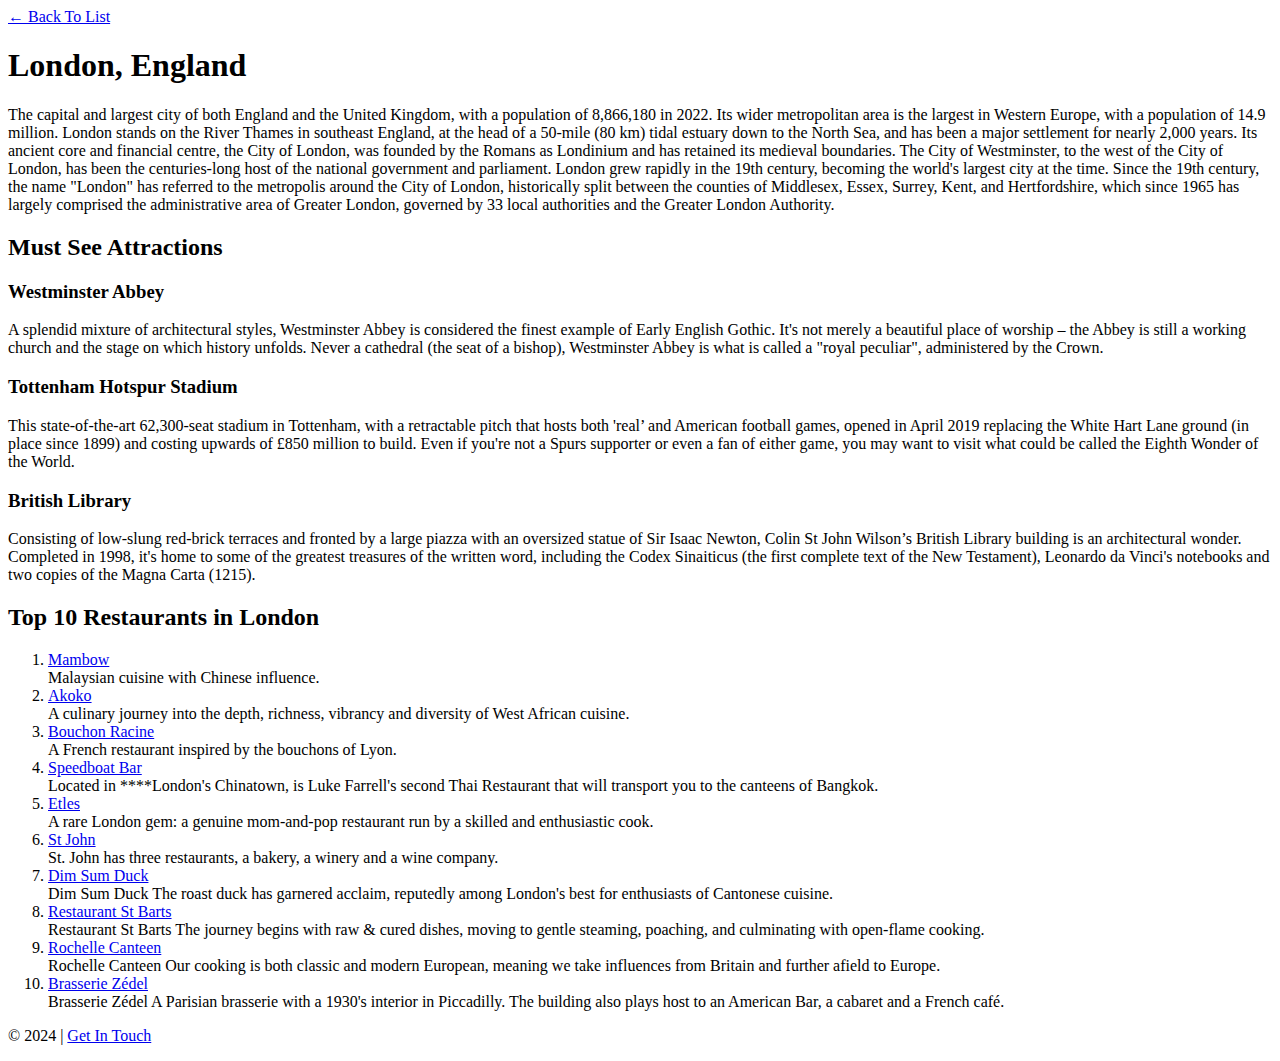
==== London.html @ fc46bef9 "Finished index and started london page" ====
<!DOCTYPE html>
<html>
    <head>
        <title>Longon, England</title>
    </head>
    <body>
        <a href="index.html">&#8592; Back To List</a>
        <h1>London, England</h1>
       <p>
        The capital and largest city of both England and the United Kingdom, with a population of 8,866,180 in 2022. Its wider metropolitan area is the largest in Western Europe, with a population of 14.9 million. London stands on the River Thames in southeast England, at the head of a 50-mile (80 km) tidal estuary down to the North Sea, and has been a major settlement for nearly 2,000 years. Its ancient core and financial centre, the City of London, was founded by the Romans as Londinium and has retained its medieval boundaries. The City of Westminster, to the west of the City of London, has been the centuries-long host of the national government and parliament. London grew rapidly in the 19th century, becoming the world's largest city at the time. Since the 19th century, the name "London" has referred to the metropolis around the City of London, historically split between the counties of Middlesex, Essex, Surrey, Kent, and Hertfordshire, which since 1965 has largely comprised the administrative area of Greater London, governed by 33 local authorities and the Greater London Authority.
       </p>

       <section>
        <h2>Must See Attractions</h2>
            <div>
                <h3>Westminster Abbey</h3>
                <p>
                    A splendid mixture of architectural styles, Westminster Abbey is considered the finest example of Early English Gothic. It's not merely a beautiful place of worship – the Abbey is still a working church and the stage on which history unfolds. Never a cathedral (the seat of a bishop), Westminster Abbey is what is called a "royal peculiar", administered by the Crown. 
                </p>
            </div>
            <div>
                <h3>Tottenham Hotspur Stadium</h3>
                <p>
                    This state-of-the-art 62,300-seat stadium in Tottenham, with a retractable pitch that hosts both 'real’ and American football games, opened in April 2019 replacing the White Hart Lane ground (in place since 1899) and costing upwards of £850 million to build. Even if you're not a Spurs supporter or even a fan of either game, you may want to visit what could be called the Eighth Wonder of the World. 
                </p>
            </div>
            <div>
                <h3>British Library</h3>
                <p>
                    Consisting of low-slung red-brick terraces and fronted by a large piazza with an oversized statue of Sir Isaac Newton, Colin St John Wilson’s British Library building is an architectural wonder. Completed in 1998, it's home to some of the greatest treasures of the written word, including the Codex Sinaiticus (the first complete text of the New Testament), Leonardo da Vinci's notebooks and two copies of the Magna Carta (1215). 
                </p>
            </div>
       </section>
       <section>
        <h2>Top 10 Restaurants in London</h2>
        <ol>
            <li> 
                <a href="https://www.mambow.co.uk/" target="_blank">Mambow</a> 
                <br>
                Malaysian cuisine with Chinese influence.
            </li>
            <li> 
                <a href="https://akoko.co.uk/" target="_blank">Akoko</a>
                <br>
                A culinary journey into the depth, richness, vibrancy and diversity of West African cuisine.
            </li>
            <li> 
                <a href="https://www.bouchonracine.com/new-home/" target="_blank">Bouchon Racine</a> 
                <br>
                A French restaurant inspired by the bouchons of Lyon.
            </li>
            <li> 
                <a href="https://speedboatbar.co.uk/" target="_blank">Speedboat Bar</a>
                <br>
                 Located in ****London's Chinatown, is Luke Farrell's second Thai Restaurant that will transport you to the canteens of Bangkok.
            </li>
            <li> 
                <a href="https://etleswalthamstow.com/" target="_blank">Etles</a>
                <br>
                A rare London gem: a genuine mom-and-pop restaurant run by a skilled and enthusiastic cook.
            </li>
            <li> 
                <a href="https://stjohnrestaurant.com/" target="_blank">St John</a> 
                <br>
                St. John has three restaurants, a bakery, a winery and a wine company.
                <br>
            </li>
              <li> 
                <a href="https://www.instagram.com/dimsumandduck/" target="_blank">Dim Sum Duck</a>
                <br>
                Dim Sum Duck The roast duck has garnered acclaim, reputedly among London's best for enthusiasts of Cantonese cuisine.
            </li>
              <li> 
                <a href="https://restaurant-stbarts.co.uk/" target="_blank">Restaurant St Barts</a>
                <br>
                Restaurant St Barts The journey begins with raw & cured dishes, moving to gentle steaming, poaching, and culminating with open-flame cooking.
            </li>
            <li> 
                <a href="https://rochellecanteen.com/" target="_blank">Rochelle Canteen</a>
                <br>
                Rochelle Canteen Our cooking is both classic and modern European, meaning we take influences from Britain and further afield to Europe. 
            <li> 
                <a href="https://www.brasseriezedel.com/" target="_blank">Brasserie Zédel</a>
                <br>
                Brasserie Zédel A Parisian brasserie with a 1930's interior in Piccadilly. The building also plays host to an American Bar, a cabaret and a French café.
            </li>
        </ol>


       </section>
        <footer>
            <p>© 2024 | <a href="mailto:glirb007@umn.edu">Get In Touch</a></p>
        </footer>
    </body>
</html>
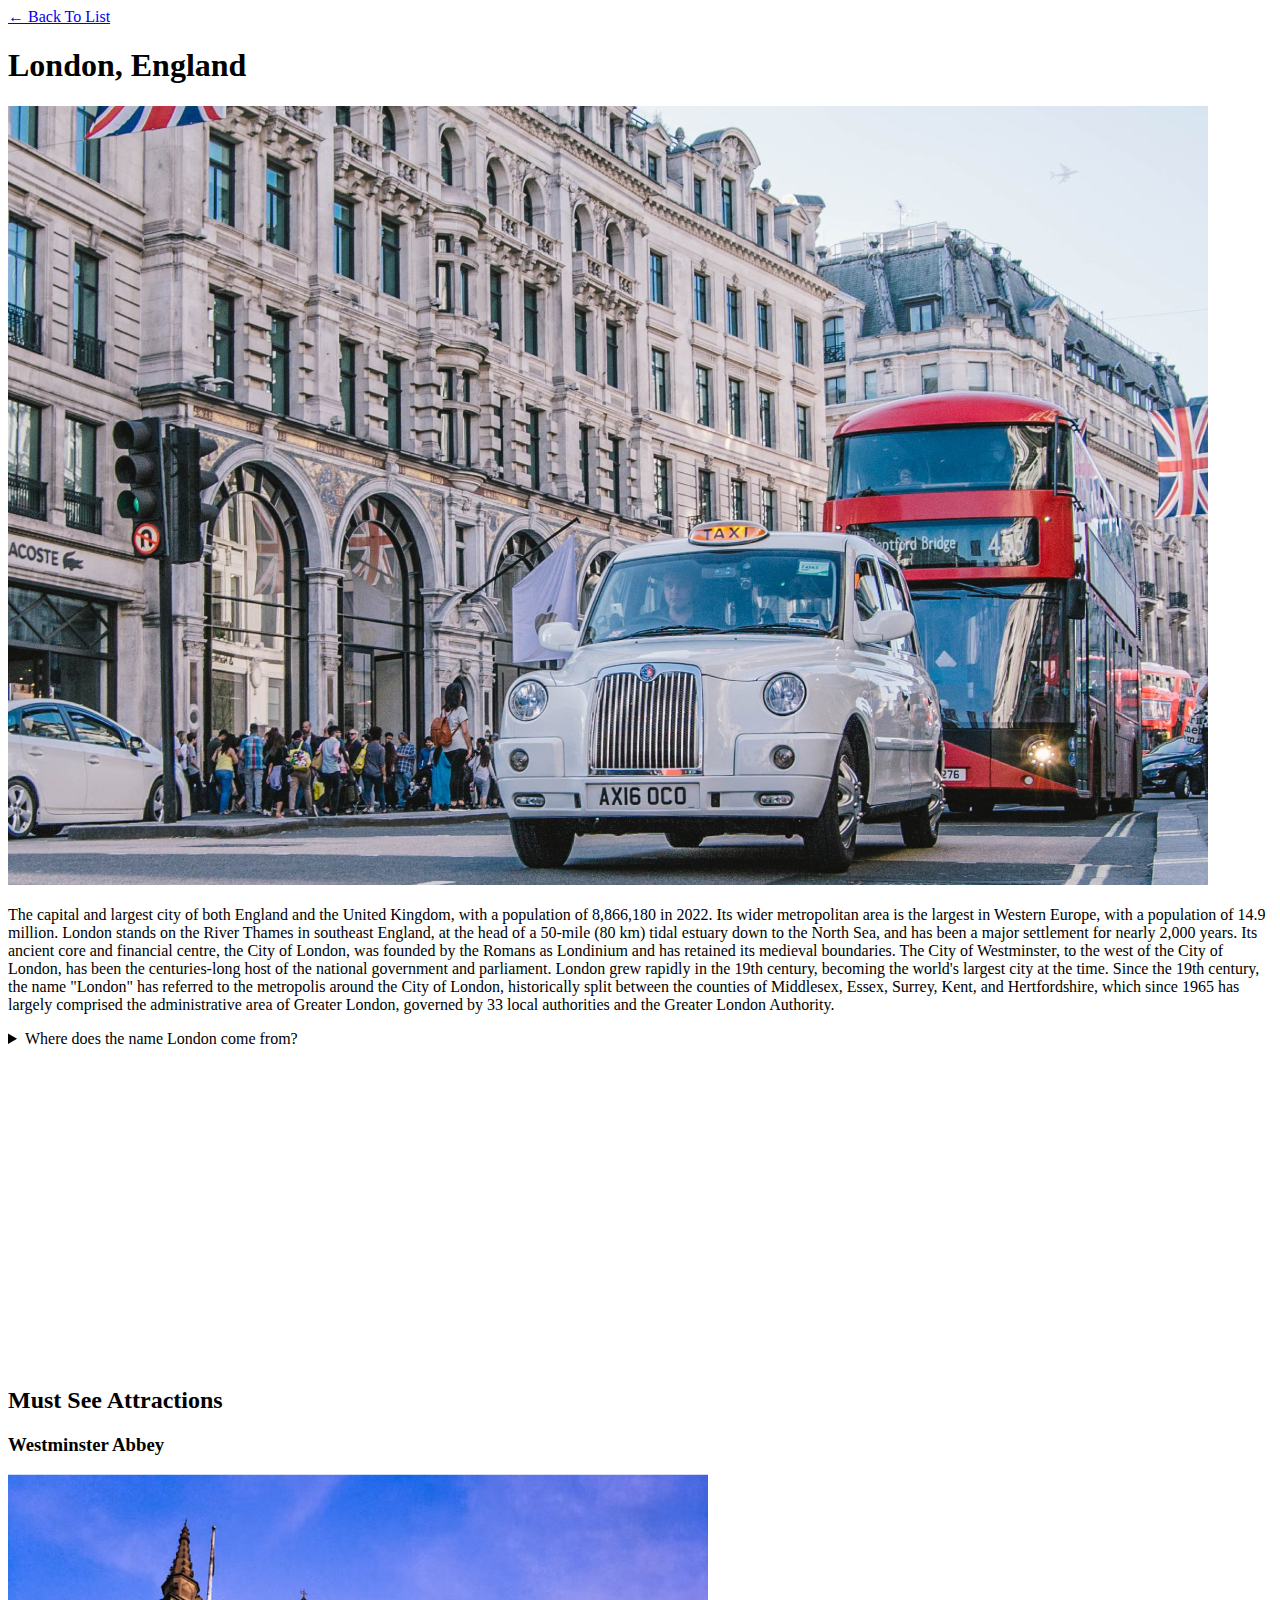
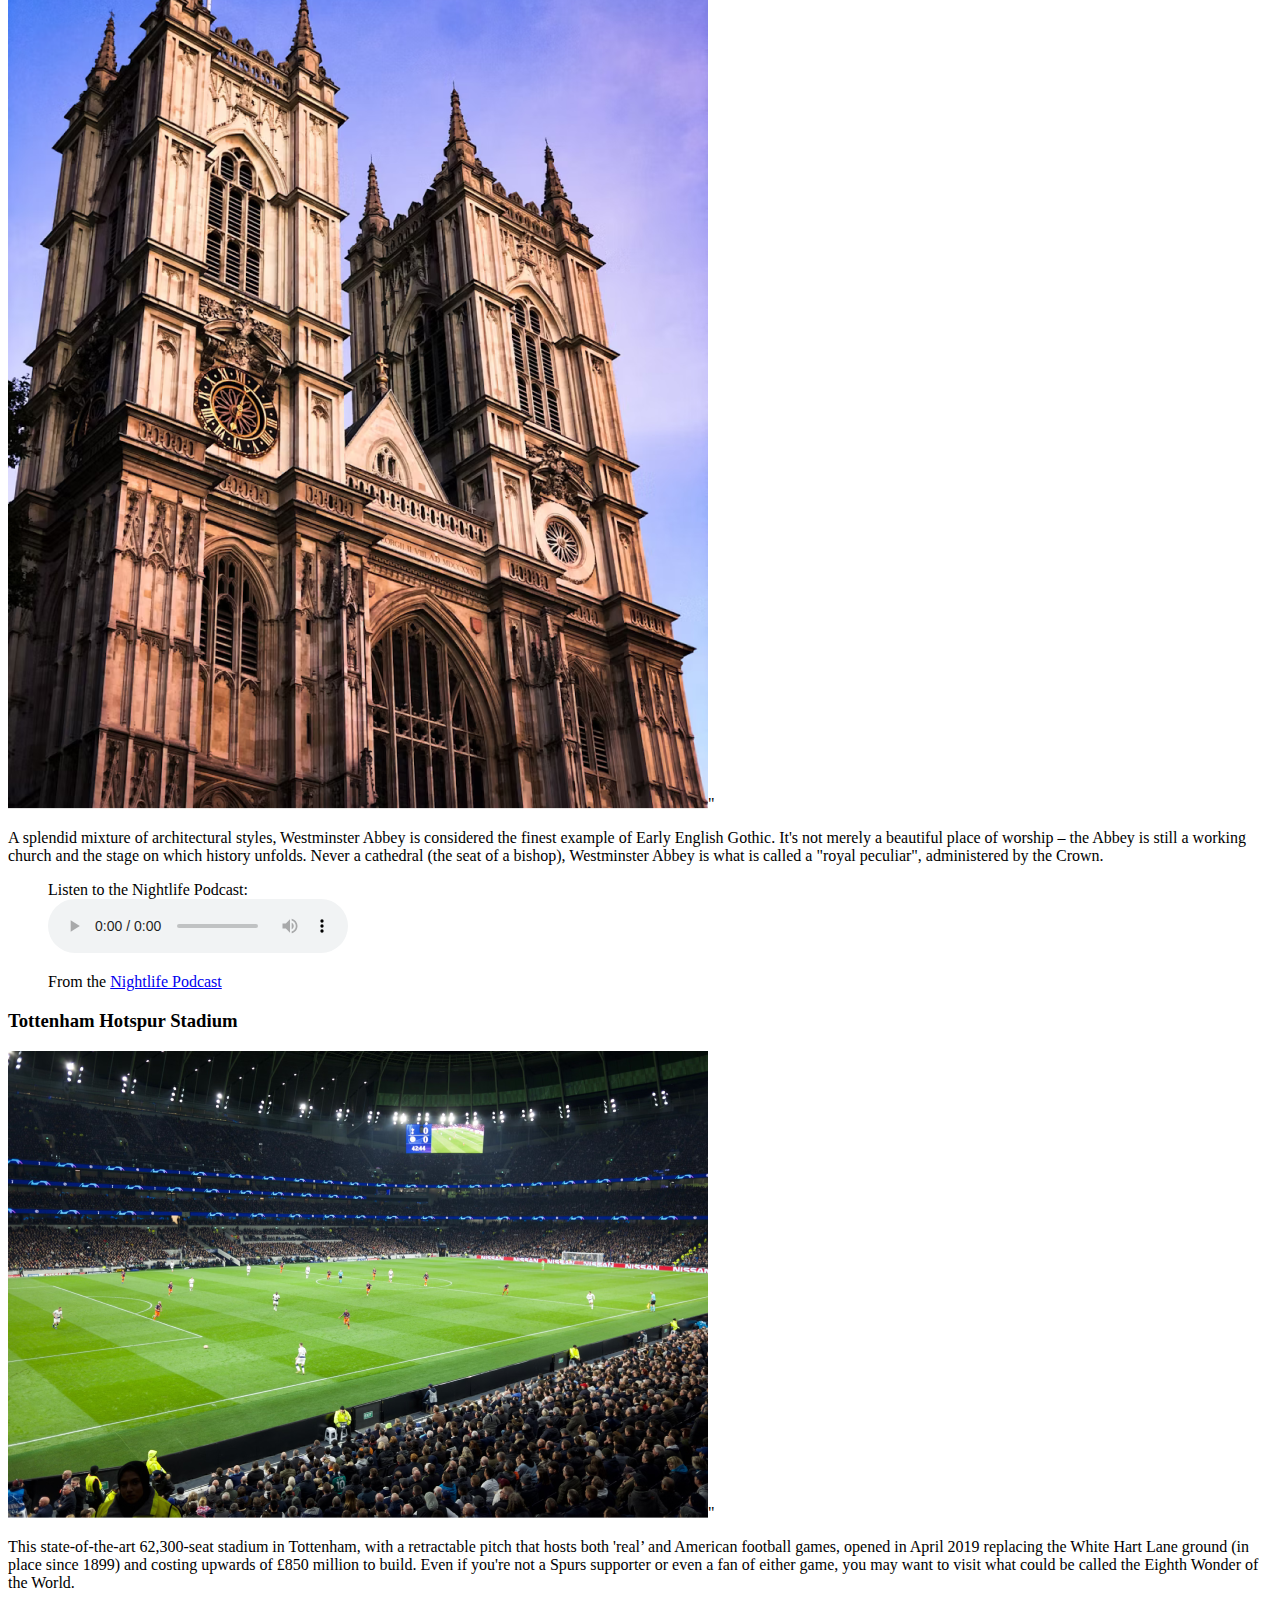
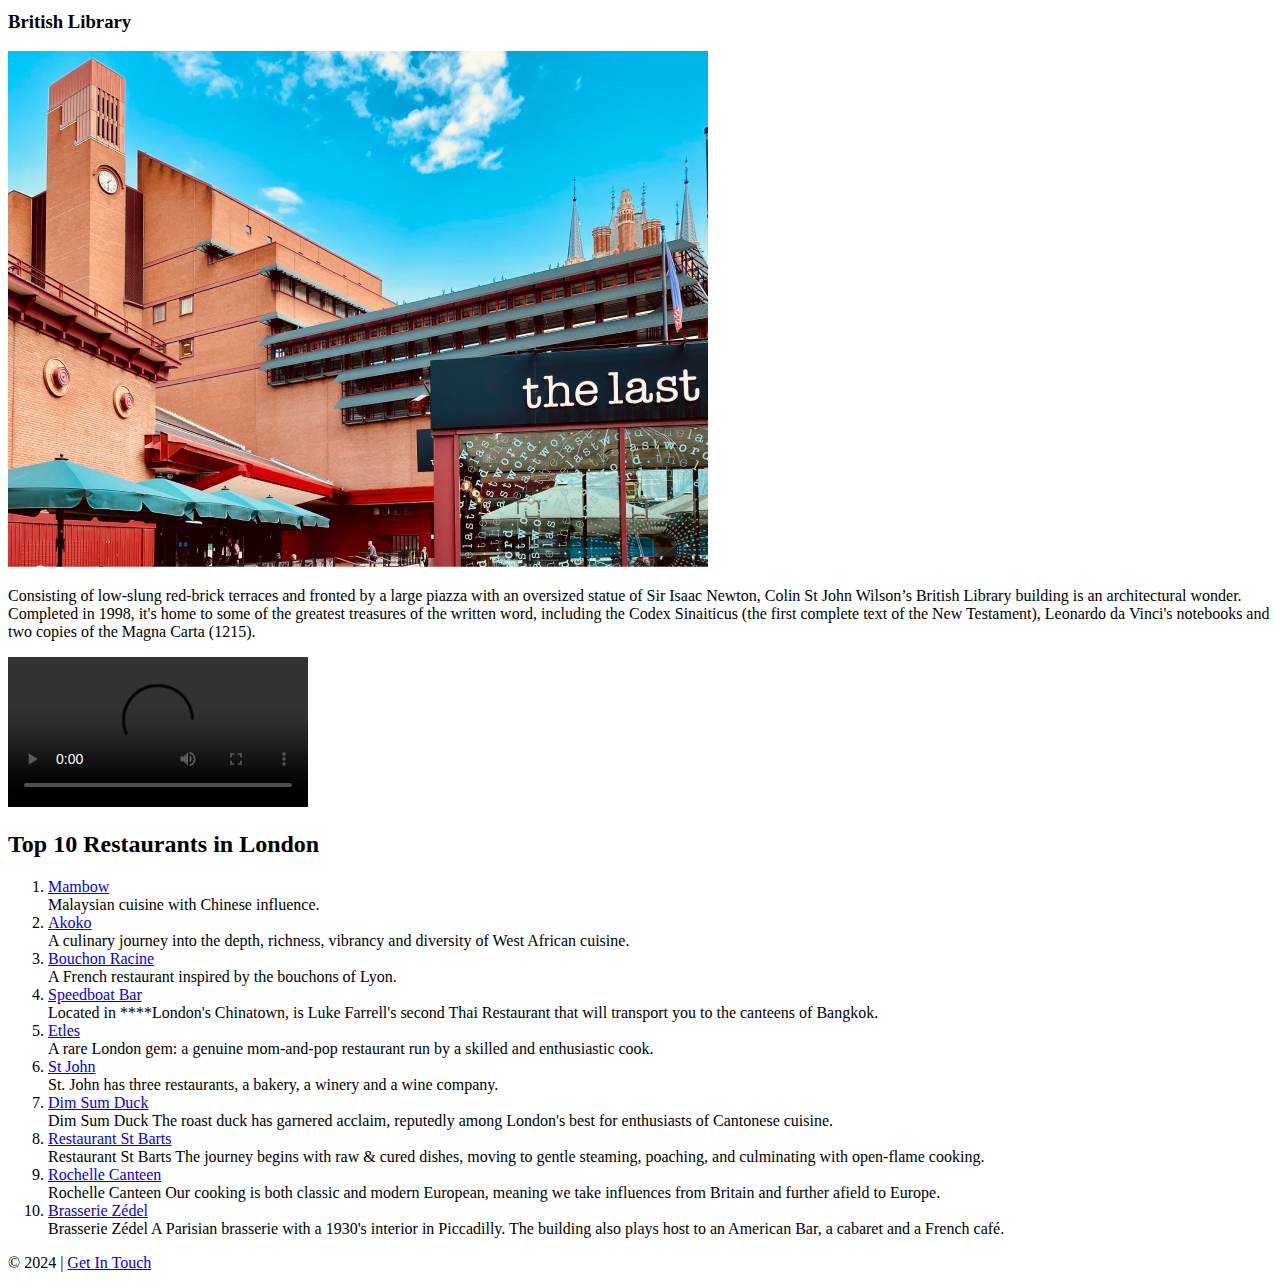
==== commit 643be7eb: "in class 2 : harness the browser" ====
--- a/London.html
+++ b/London.html
@@ -6,29 +6,48 @@
     <body>
         <a href="index.html">&#8592; Back To List</a>
         <h1>London, England</h1>
+        <img src="assets/london_heading.png" alt="A taxi and bus on the streets of london." />
        <p>
         The capital and largest city of both England and the United Kingdom, with a population of 8,866,180 in 2022. Its wider metropolitan area is the largest in Western Europe, with a population of 14.9 million. London stands on the River Thames in southeast England, at the head of a 50-mile (80 km) tidal estuary down to the North Sea, and has been a major settlement for nearly 2,000 years. Its ancient core and financial centre, the City of London, was founded by the Romans as Londinium and has retained its medieval boundaries. The City of Westminster, to the west of the City of London, has been the centuries-long host of the national government and parliament. London grew rapidly in the 19th century, becoming the world's largest city at the time. Since the 19th century, the name "London" has referred to the metropolis around the City of London, historically split between the counties of Middlesex, Essex, Surrey, Kent, and Hertfordshire, which since 1965 has largely comprised the administrative area of Greater London, governed by 33 local authorities and the Greater London Authority.
        </p>
+       <details>
+        <summary>Where does the name London come from?</summary>
+        The name London is believed to derive from the Latin word "Londinium," which was used during Roman times. Some theories suggest it may also come from Celtic words meaning "wild" or "ferocious" and "fortress," reflecting the city's historical significance.
+       </details>
+       <iframe width="560" height="315" src="https://www.youtube.com/embed/iwdCKxz9s7w?si=BxZGoH4BOKpkZ5sr" title="YouTube video player" frameborder="0" allow="accelerometer; autoplay; clipboard-write; encrypted-media; gyroscope; picture-in-picture; web-share" referrerpolicy="strict-origin-when-cross-origin" allowfullscreen></iframe>
 
        <section>
         <h2>Must See Attractions</h2>
             <div>
                 <h3>Westminster Abbey</h3>
+                <img src="assets/westminster-abbey (1).png" alt="Front of Westminster Abbey." />"
                 <p>
                     A splendid mixture of architectural styles, Westminster Abbey is considered the finest example of Early English Gothic. It's not merely a beautiful place of worship – the Abbey is still a working church and the stage on which history unfolds. Never a cathedral (the seat of a bishop), Westminster Abbey is what is called a "royal peculiar", administered by the Crown. 
                 </p>
+                <figure>
+                    <figcaption>Listen to the Nightlife Podcast:</figcaption>
+                    <audio controls src="assets/nightlife_WestminsterAbbey.mp3"></audio>
+                    <p>From the <a href="https://podcasts.apple.com/us/podcast/nightlife/id206169790">Nightlife Podcast</a></P>
+                  </figure>
             </div>
             <div>
                 <h3>Tottenham Hotspur Stadium</h3>
+                <img src="assets/tottenham.png" alt="Inside of Tottenham Hotspur Stadium." />"
                 <p>
                     This state-of-the-art 62,300-seat stadium in Tottenham, with a retractable pitch that hosts both 'real’ and American football games, opened in April 2019 replacing the White Hart Lane ground (in place since 1899) and costing upwards of £850 million to build. Even if you're not a Spurs supporter or even a fan of either game, you may want to visit what could be called the Eighth Wonder of the World. 
                 </p>
             </div>
             <div>
                 <h3>British Library</h3>
+                <img src="assets/british-lib.png" alt="Inside of British Library." />
                 <p>
                     Consisting of low-slung red-brick terraces and fronted by a large piazza with an oversized statue of Sir Isaac Newton, Colin St John Wilson’s British Library building is an architectural wonder. Completed in 1998, it's home to some of the greatest treasures of the written word, including the Codex Sinaiticus (the first complete text of the New Testament), Leonardo da Vinci's notebooks and two copies of the Magna Carta (1215). 
                 </p>
+                <video controls width>
+                    <source src="assets/british-lib.mp4" type="video/mp4" />
+                  </video>
+
+
             </div>
        </section>
        <section>
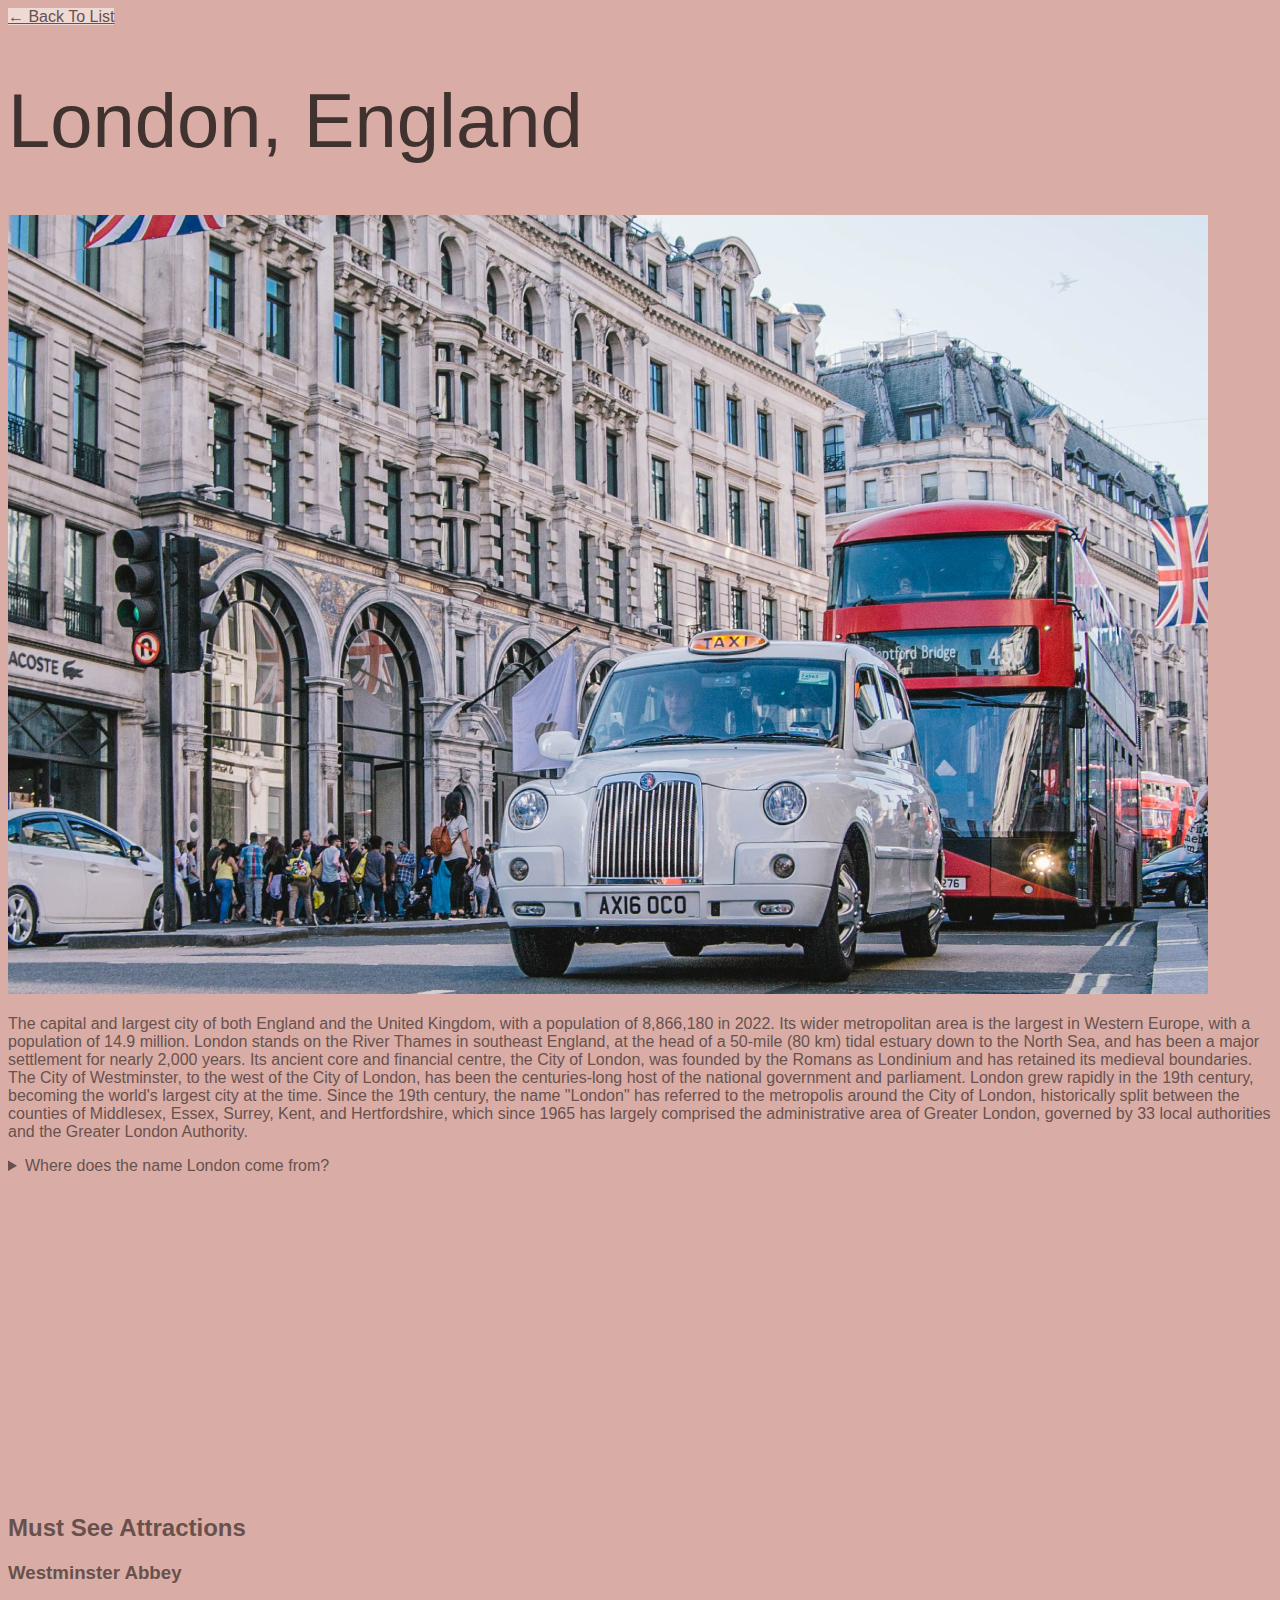
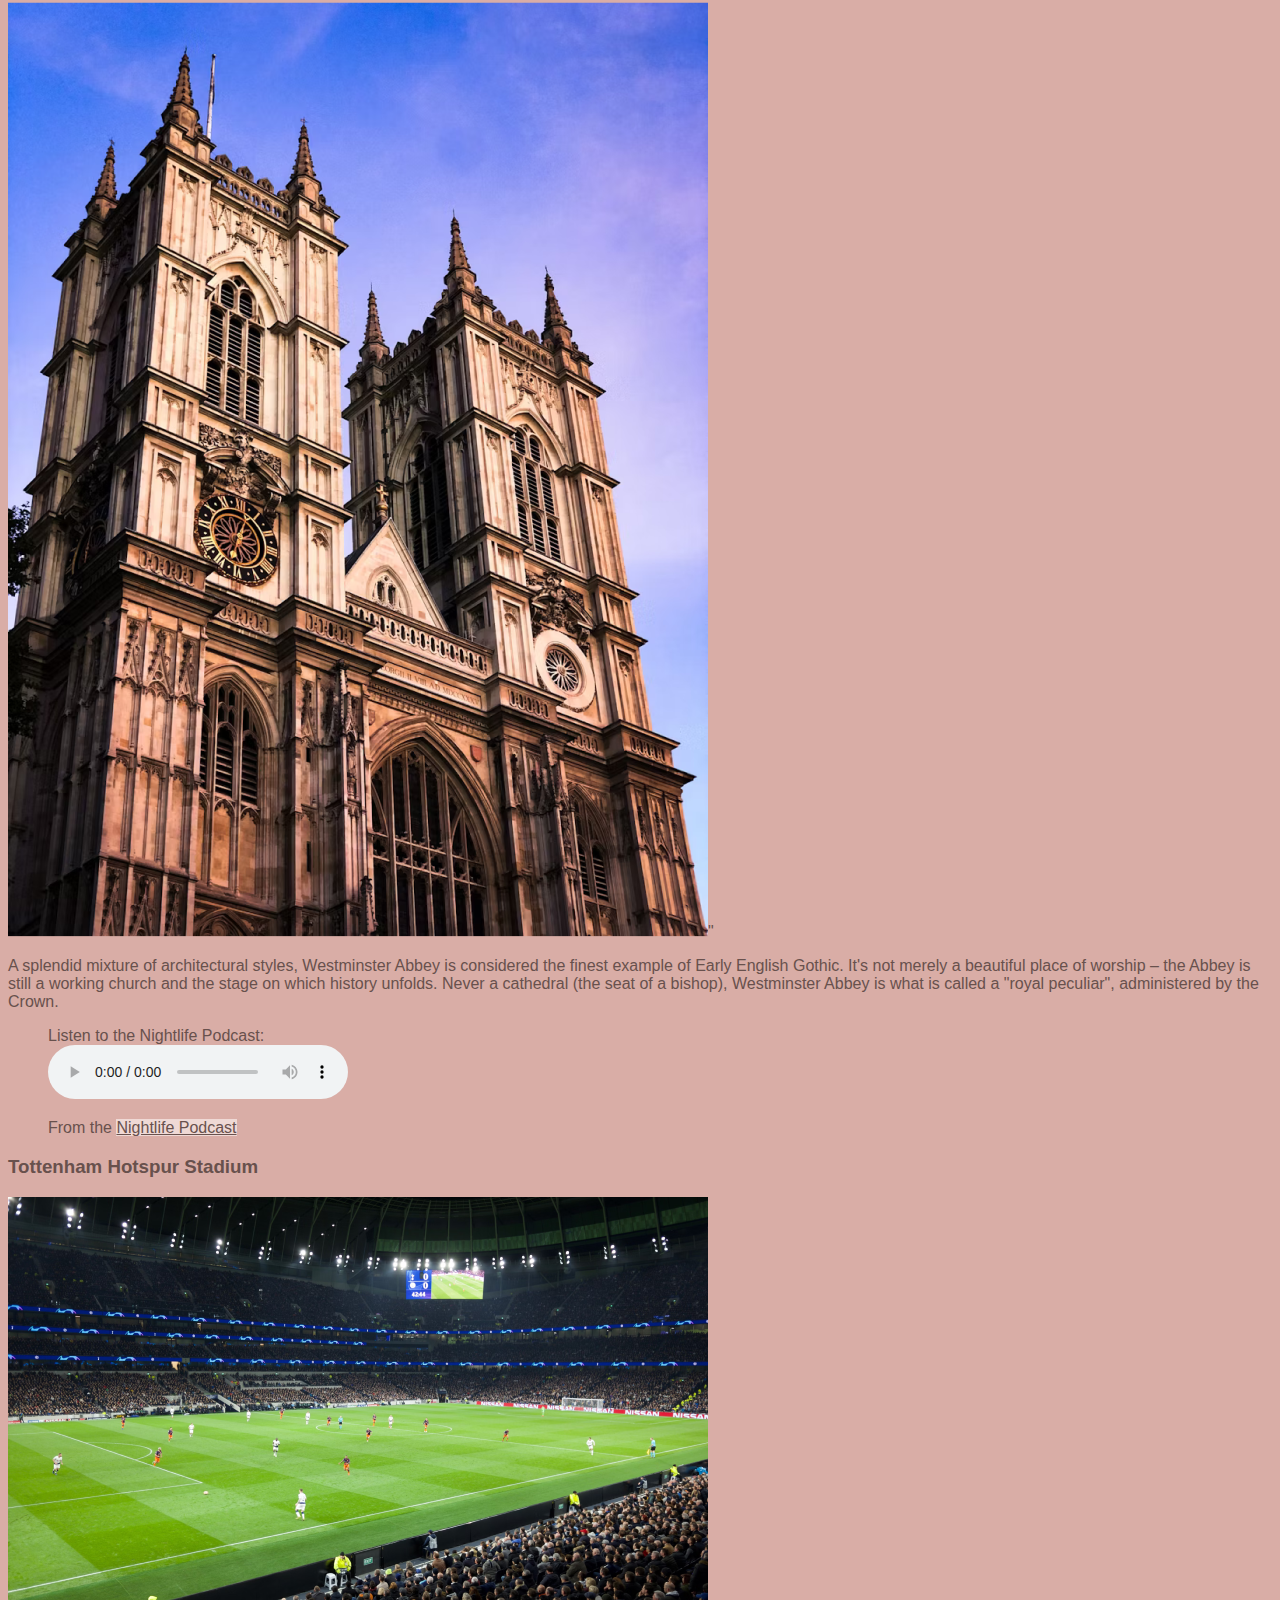
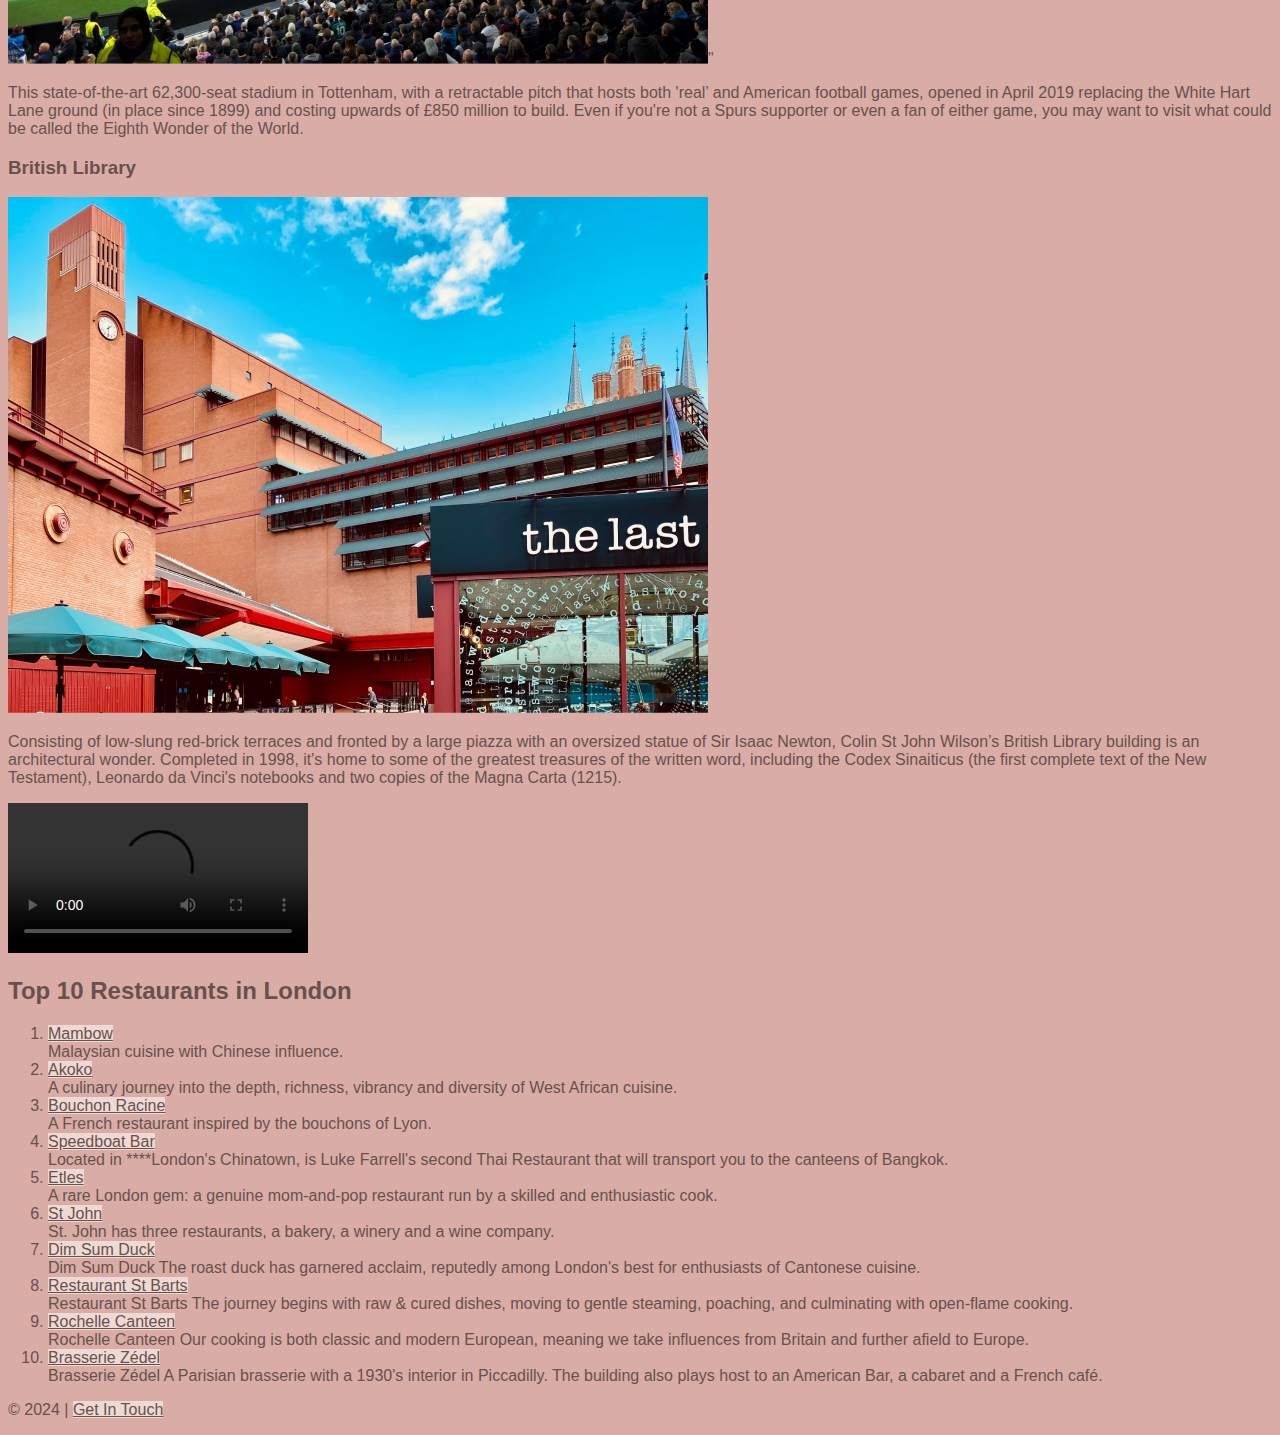
==== commit 2c912b4b: "css feb 04" ====
--- a/London.html
+++ b/London.html
@@ -2,6 +2,7 @@
 <html>
     <head>
         <title>Longon, England</title>
+        <link rel="stylesheet" href="style.css">
     </head>
     <body>
         <a href="index.html">&#8592; Back To List</a>
--- a/style.css
+++ b/style.css
@@ -0,0 +1,28 @@
+body {
+    background-color: #d9ada6;
+    font-family:Verdana, Geneva, Tahoma, sans-serif;
+    color: #68514d;
+}
+
+a {
+    color:#68514d;
+    background-color: #efd9d5;
+}
+
+h1 {
+    font-size: 76px;
+    color:#40322f;
+    font-weight: normal;
+}
+
+.city-wrapper {
+    padding: 20px;
+    padding-left: 150px;
+    margin-bottom: 50px;
+    background-color: #efd9d5;
+
+}
+
+.city-wrapper.london > p {
+    font-size: 20px; 
+}
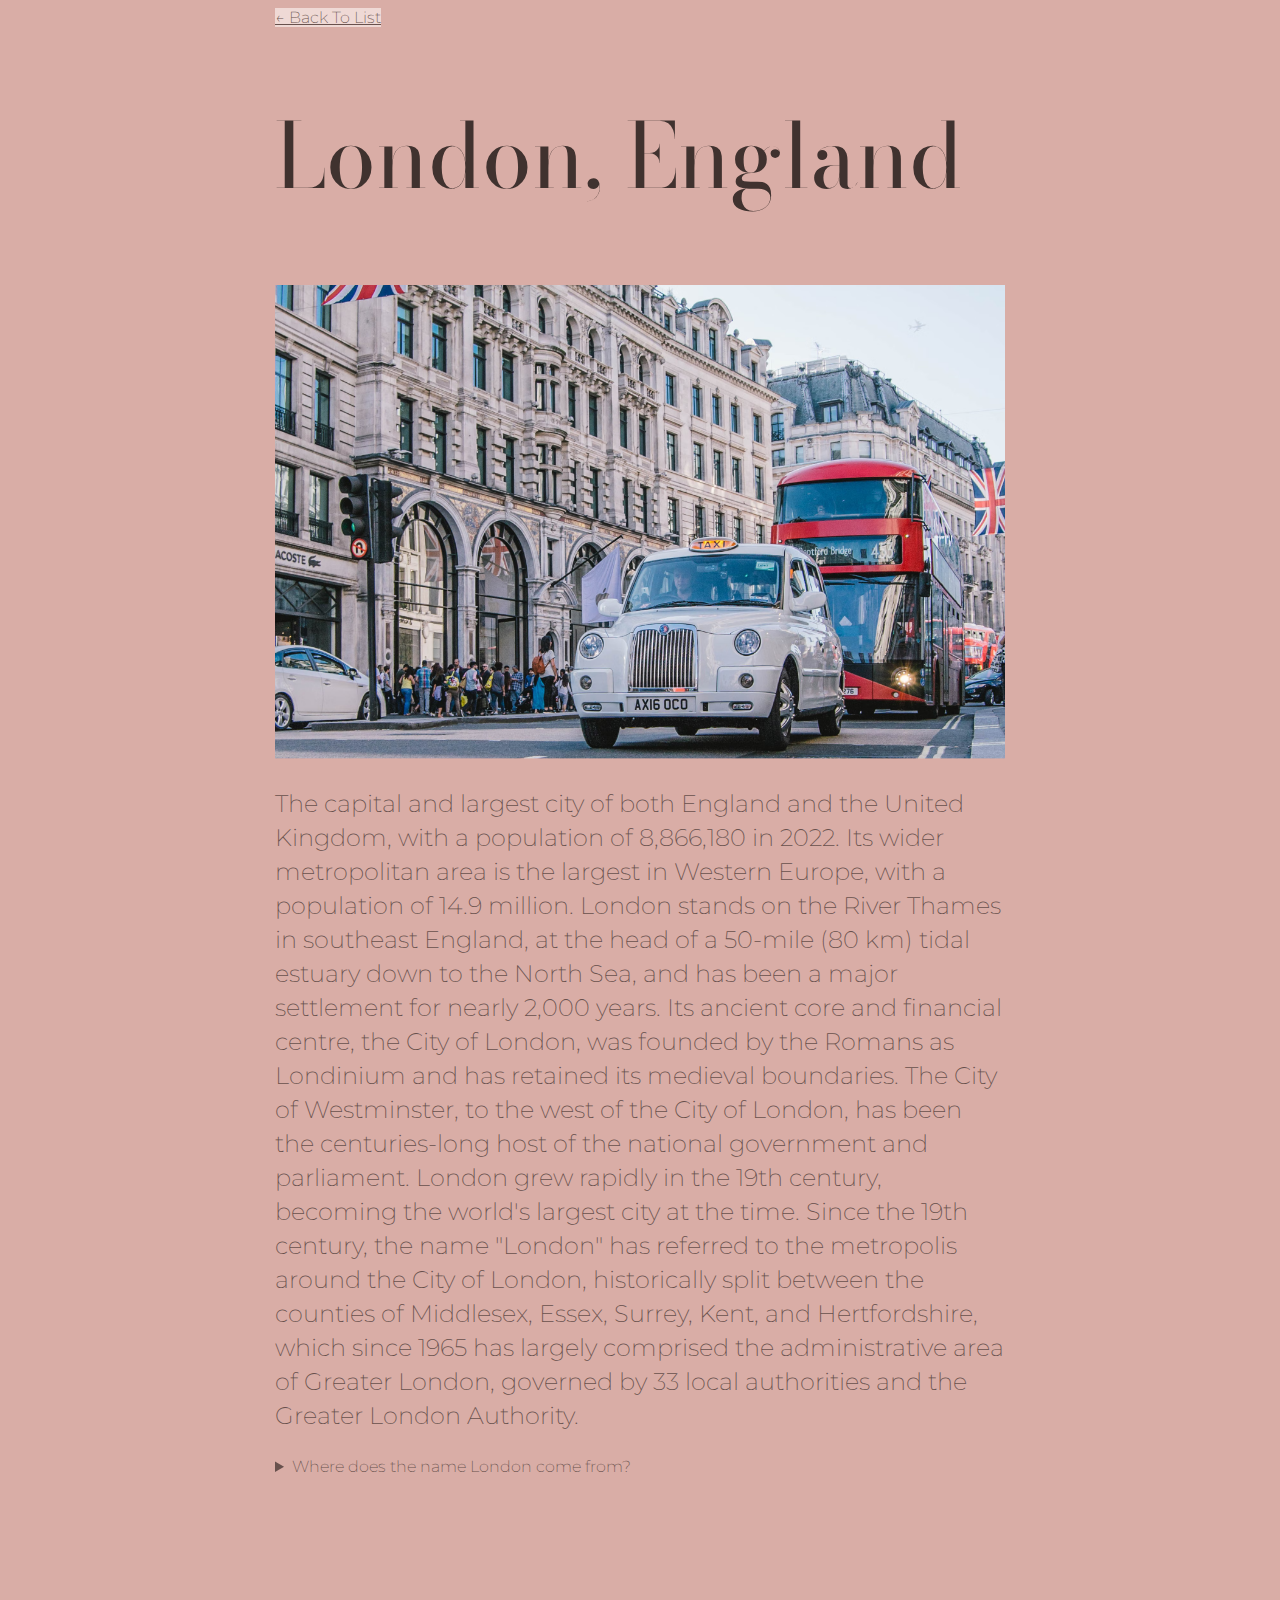
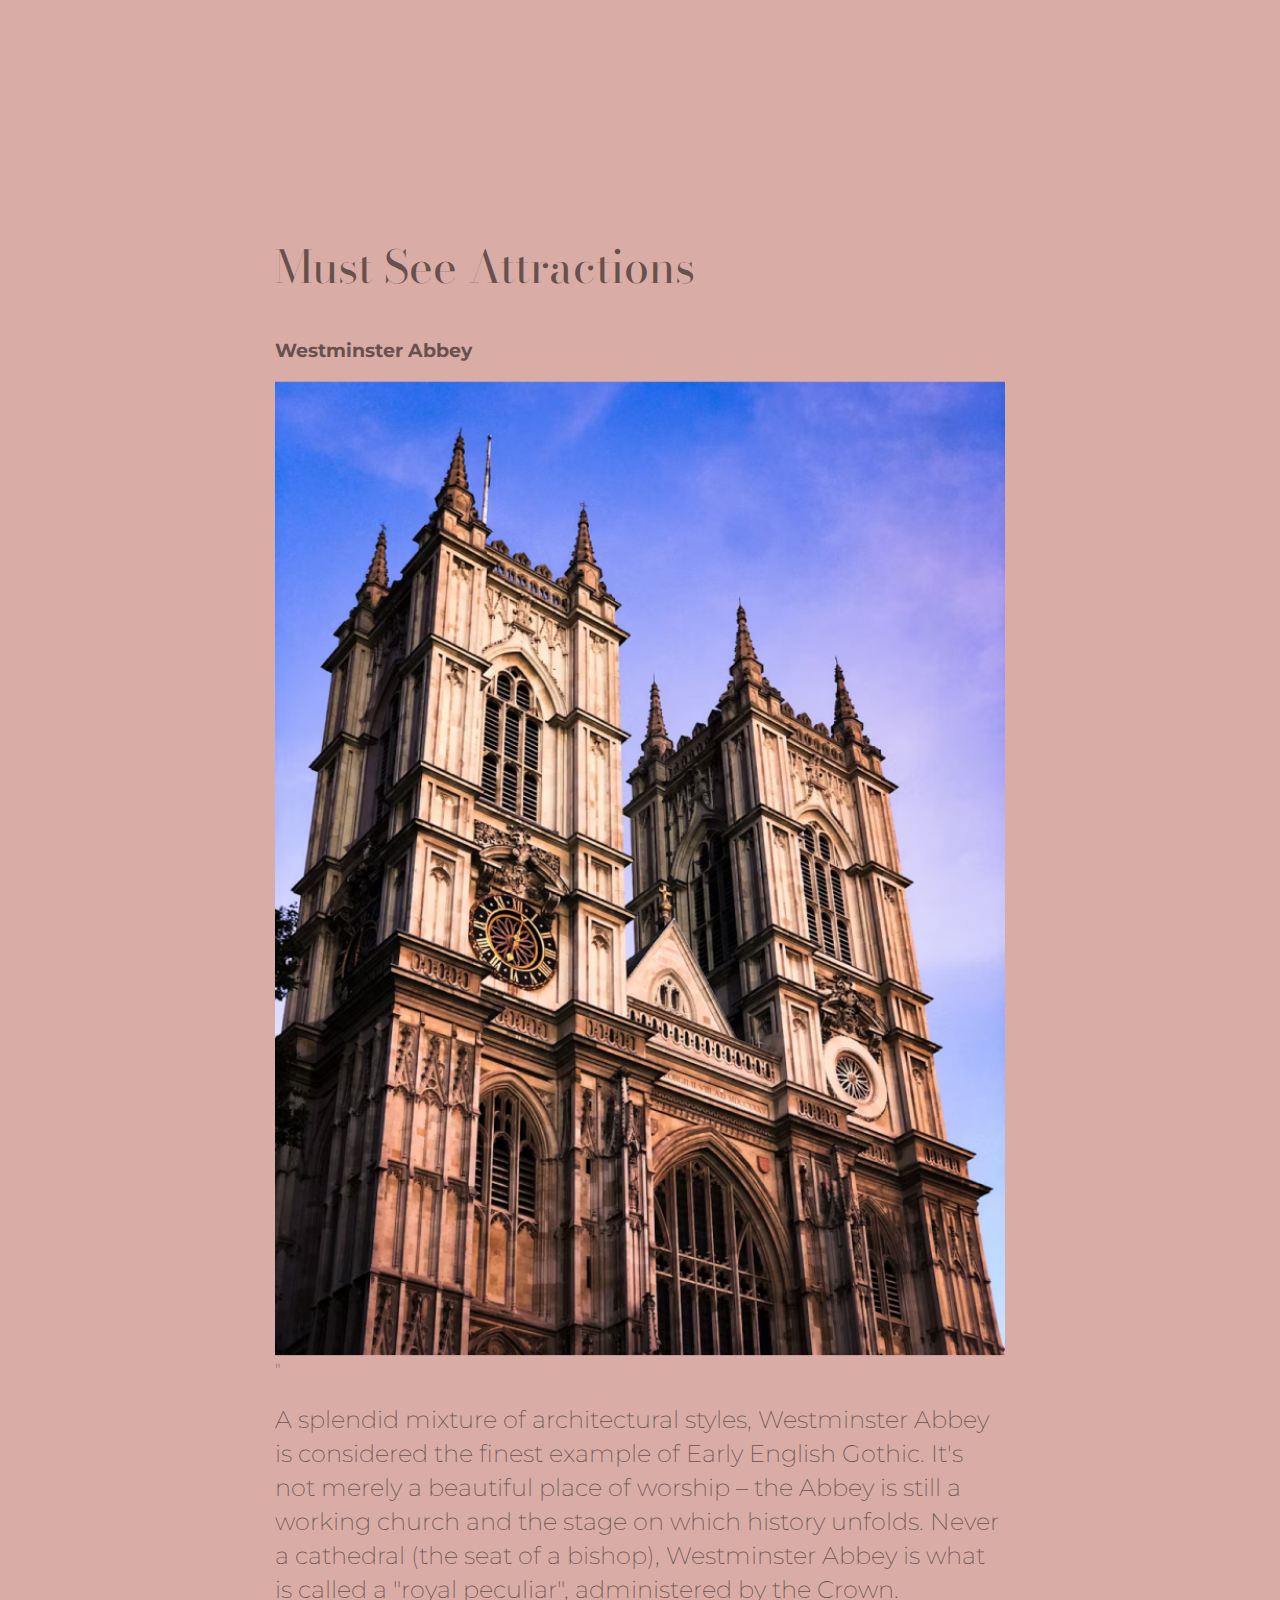
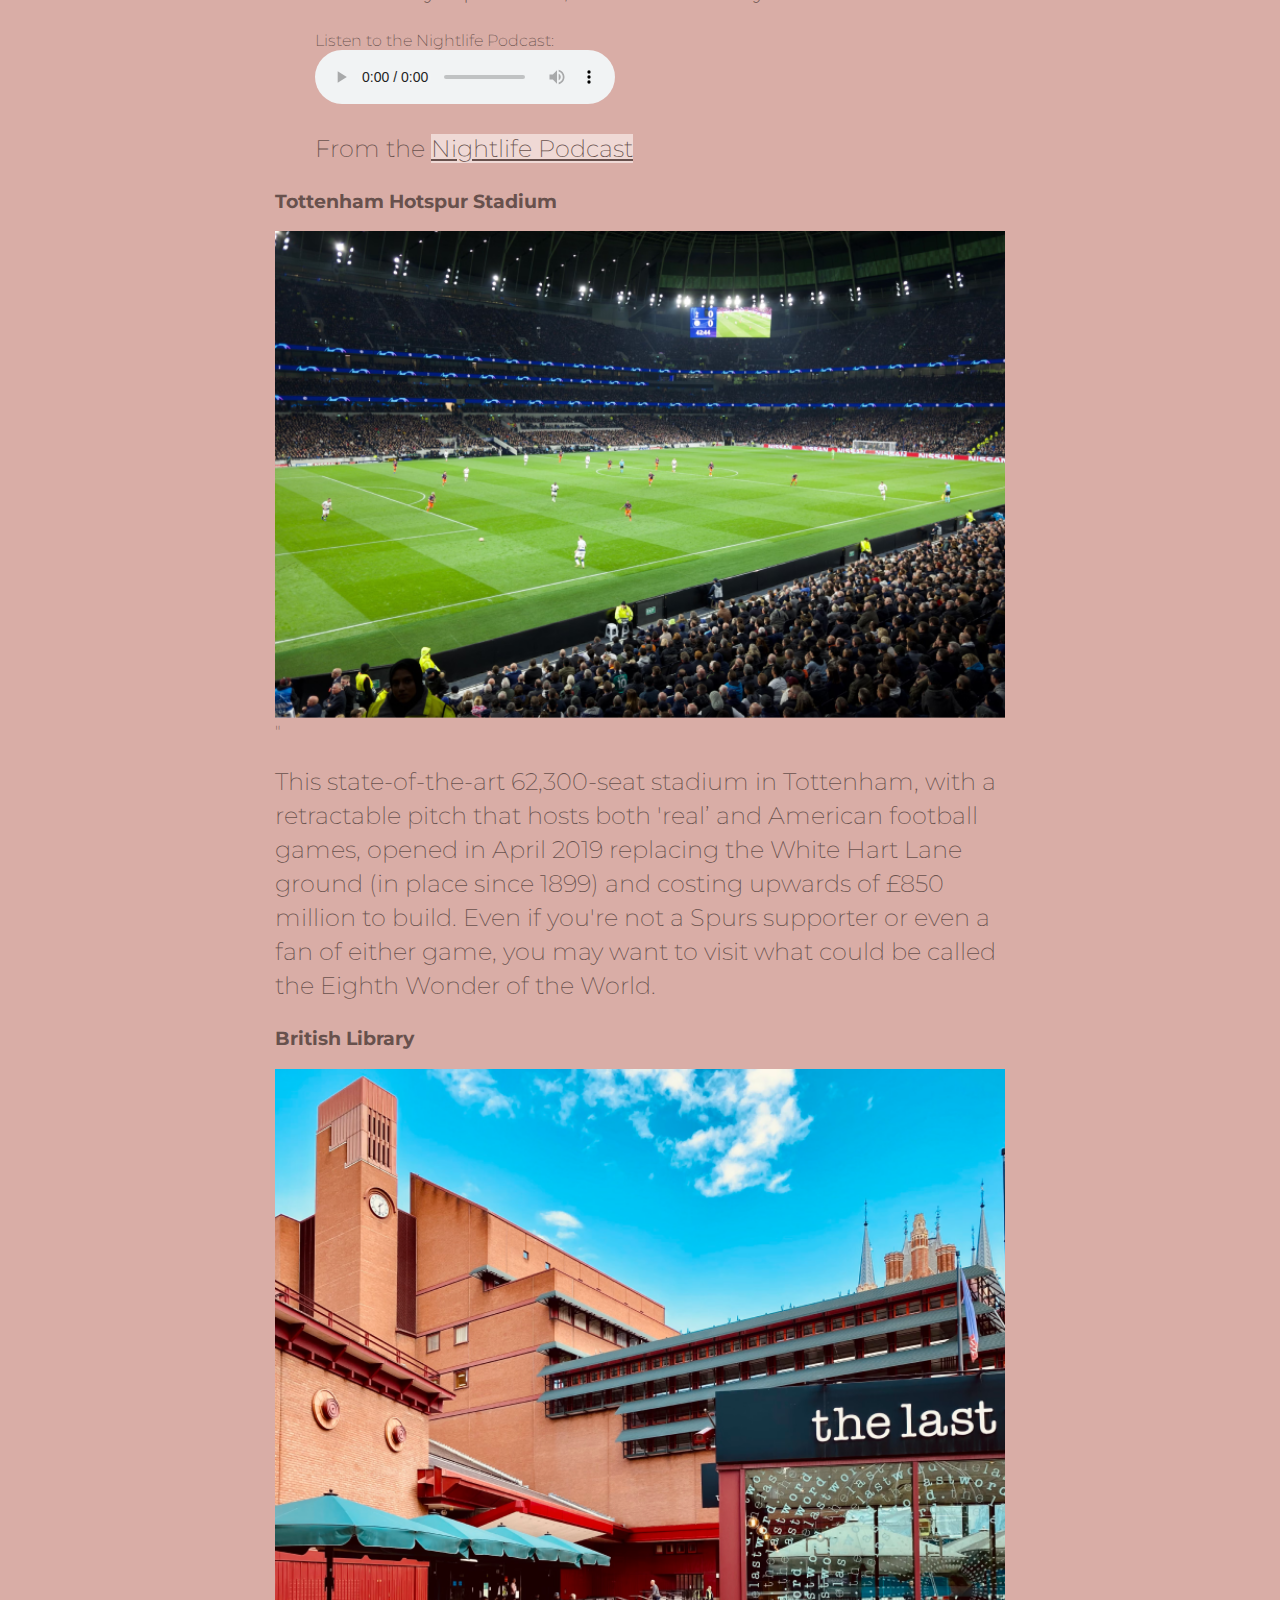
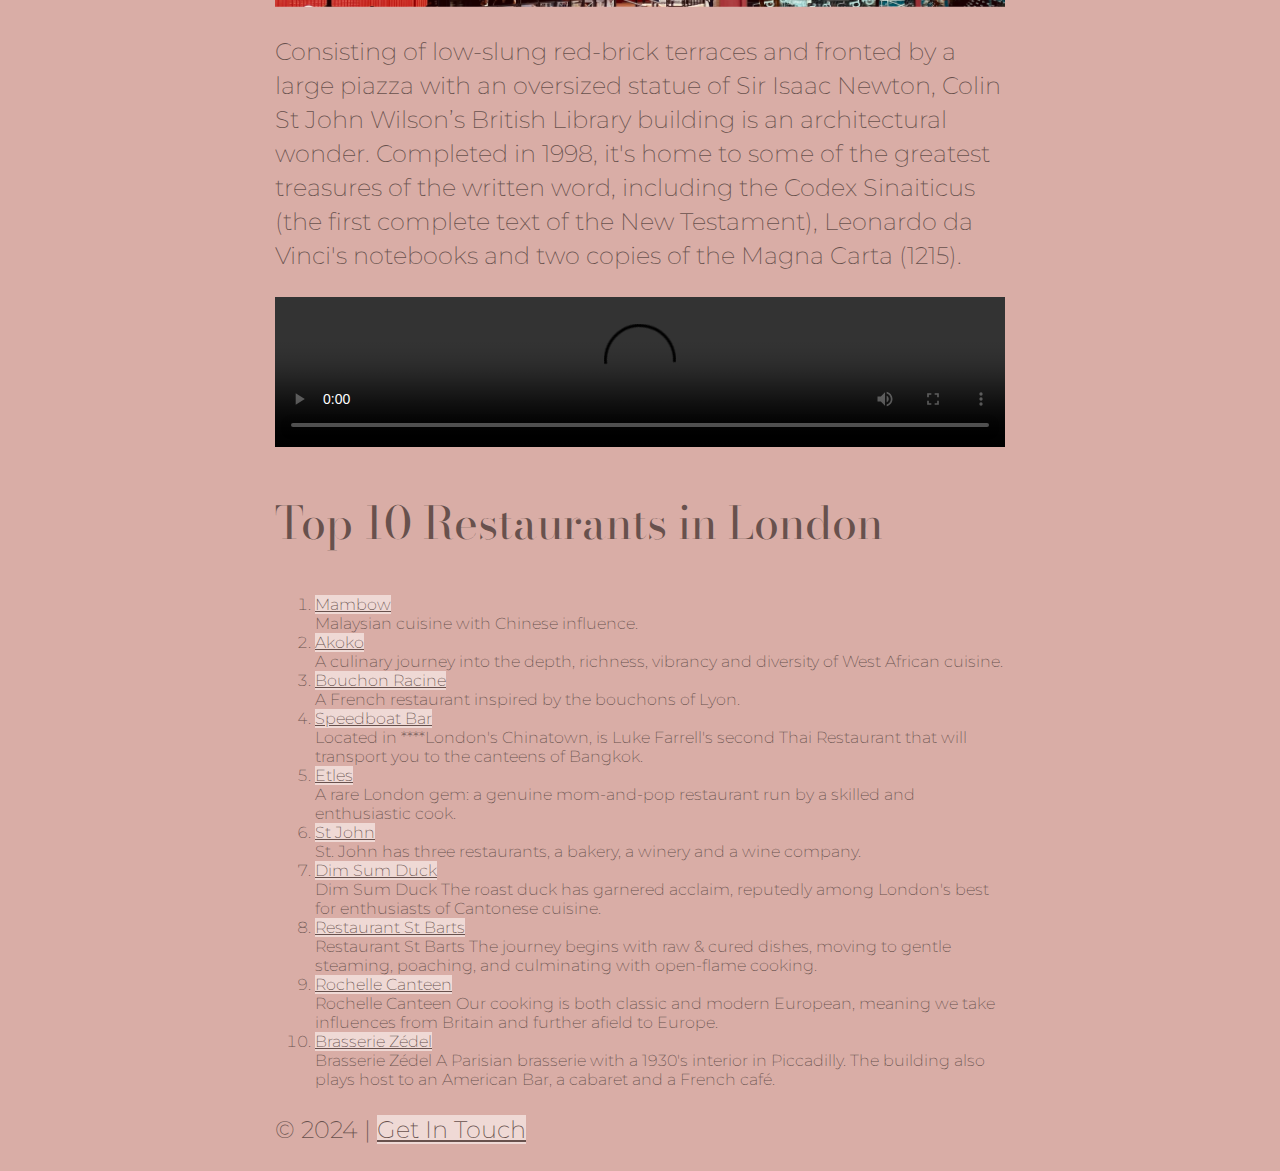
==== commit 2a507e2f: "typography and aligning" ====
--- a/London.html
+++ b/London.html
@@ -3,11 +3,17 @@
     <head>
         <title>Longon, England</title>
         <link rel="stylesheet" href="style.css">
+        <link rel="preconnect" href="https://fonts.googleapis.com">
+        <link rel="preconnect" href="https://fonts.gstatic.com" crossorigin>
+        <link href="https://fonts.googleapis.com/css2?family=Montserrat:ital,wght@0,207;1,207&display=swap" rel="stylesheet">
+        <link href="https://fonts.googleapis.com/css2?family=Bodoni+Moda:ital,opsz,wght@0,6..96,400..900;1,6..96,400..900&family=Montserrat:ital,wght@0,207;1,207&display=swap" rel="stylesheet">
+
     </head>
     <body>
+        <div class="container">
         <a href="index.html">&#8592; Back To List</a>
         <h1>London, England</h1>
-        <img src="assets/london_heading.png" alt="A taxi and bus on the streets of london." />
+        <img src="assets/london_heading.png" alt="A taxi and bus on the streets of london." class="w-100" />
        <p>
         The capital and largest city of both England and the United Kingdom, with a population of 8,866,180 in 2022. Its wider metropolitan area is the largest in Western Europe, with a population of 14.9 million. London stands on the River Thames in southeast England, at the head of a 50-mile (80 km) tidal estuary down to the North Sea, and has been a major settlement for nearly 2,000 years. Its ancient core and financial centre, the City of London, was founded by the Romans as Londinium and has retained its medieval boundaries. The City of Westminster, to the west of the City of London, has been the centuries-long host of the national government and parliament. London grew rapidly in the 19th century, becoming the world's largest city at the time. Since the 19th century, the name "London" has referred to the metropolis around the City of London, historically split between the counties of Middlesex, Essex, Surrey, Kent, and Hertfordshire, which since 1965 has largely comprised the administrative area of Greater London, governed by 33 local authorities and the Greater London Authority.
        </p>
@@ -21,7 +27,7 @@
         <h2>Must See Attractions</h2>
             <div>
                 <h3>Westminster Abbey</h3>
-                <img src="assets/westminster-abbey (1).png" alt="Front of Westminster Abbey." />"
+                <img src="assets/westminster-abbey (1).png" alt="Front of Westminster Abbey." class="w-100" />"
                 <p>
                     A splendid mixture of architectural styles, Westminster Abbey is considered the finest example of Early English Gothic. It's not merely a beautiful place of worship – the Abbey is still a working church and the stage on which history unfolds. Never a cathedral (the seat of a bishop), Westminster Abbey is what is called a "royal peculiar", administered by the Crown. 
                 </p>
@@ -33,18 +39,18 @@
             </div>
             <div>
                 <h3>Tottenham Hotspur Stadium</h3>
-                <img src="assets/tottenham.png" alt="Inside of Tottenham Hotspur Stadium." />"
+                <img src="assets/tottenham.png" alt="Inside of Tottenham Hotspur Stadium." class="w-100" />"
                 <p>
                     This state-of-the-art 62,300-seat stadium in Tottenham, with a retractable pitch that hosts both 'real’ and American football games, opened in April 2019 replacing the White Hart Lane ground (in place since 1899) and costing upwards of £850 million to build. Even if you're not a Spurs supporter or even a fan of either game, you may want to visit what could be called the Eighth Wonder of the World. 
                 </p>
             </div>
             <div>
                 <h3>British Library</h3>
-                <img src="assets/british-lib.png" alt="Inside of British Library." />
+                <img src="assets/british-lib.png" alt="Inside of British Library." class="w-100" />
                 <p>
                     Consisting of low-slung red-brick terraces and fronted by a large piazza with an oversized statue of Sir Isaac Newton, Colin St John Wilson’s British Library building is an architectural wonder. Completed in 1998, it's home to some of the greatest treasures of the written word, including the Codex Sinaiticus (the first complete text of the New Testament), Leonardo da Vinci's notebooks and two copies of the Magna Carta (1215). 
                 </p>
-                <video controls width>
+                <video class="w-100" controls width >
                     <source src="assets/british-lib.mp4" type="video/mp4" />
                   </video>
 
@@ -111,5 +117,6 @@
         <footer>
             <p>© 2024 | <a href="mailto:glirb007@umn.edu">Get In Touch</a></p>
         </footer>
+    </div>
     </body>
 </html>--- a/style.css
+++ b/style.css
@@ -1,7 +1,19 @@
 body {
     background-color: #d9ada6;
-    font-family:Verdana, Geneva, Tahoma, sans-serif;
+    font-family: "Montserrat", serif;
+    font-optical-sizing: auto;
+    font-weight: 207;
+    font-style: normal;
     color: #68514d;
+}
+.container {
+    max-width: 730px;
+    margin-left: auto;
+    margin-right: auto;
+}
+
+.w-100 {
+    width: 100%
 }
 
 a {
@@ -9,10 +21,34 @@
     background-color: #efd9d5;
 }
 
+p{
+    font-size: 24px;
+    line-height: 34px
+}
+
 h1 {
-    font-size: 76px;
+    font-size: 90px;
     color:#40322f;
-    font-weight: normal;
+    font-family: "Bodoni Moda", serif;
+    font-optical-sizing: auto;
+    font-weight: 300;
+    font-style: normal;
+}
+
+h2 {
+    font-size: 45px;
+    font-family: "Bodoni Moda", serif;
+    font-optical-sizing: auto;
+    font-weight: 300;
+    font-style: normal;
+}
+
+h3 {
+    font-size: 40;
+    font-family: "Montserrat", serif;
+    font-optical-sizing: auto;
+    font-weight: 700;
+    font-style: normal;
 }
 
 .city-wrapper {
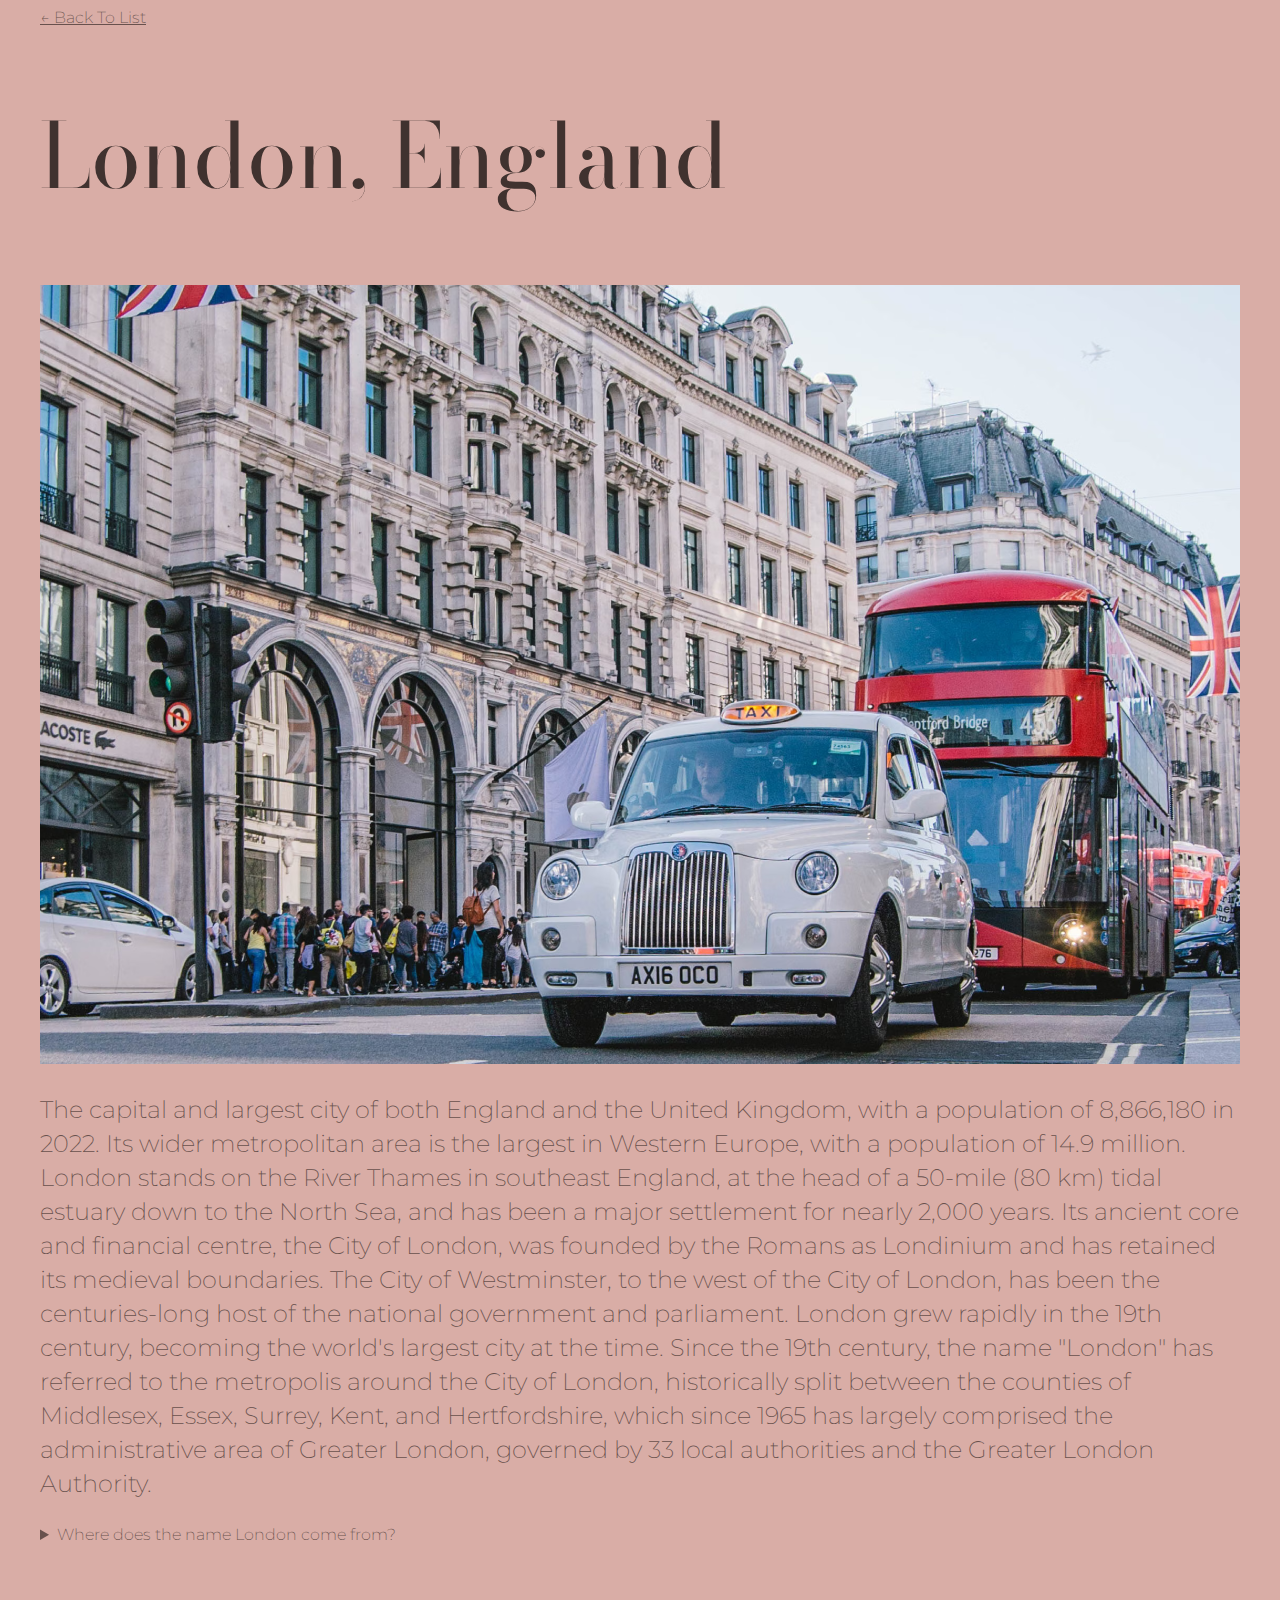
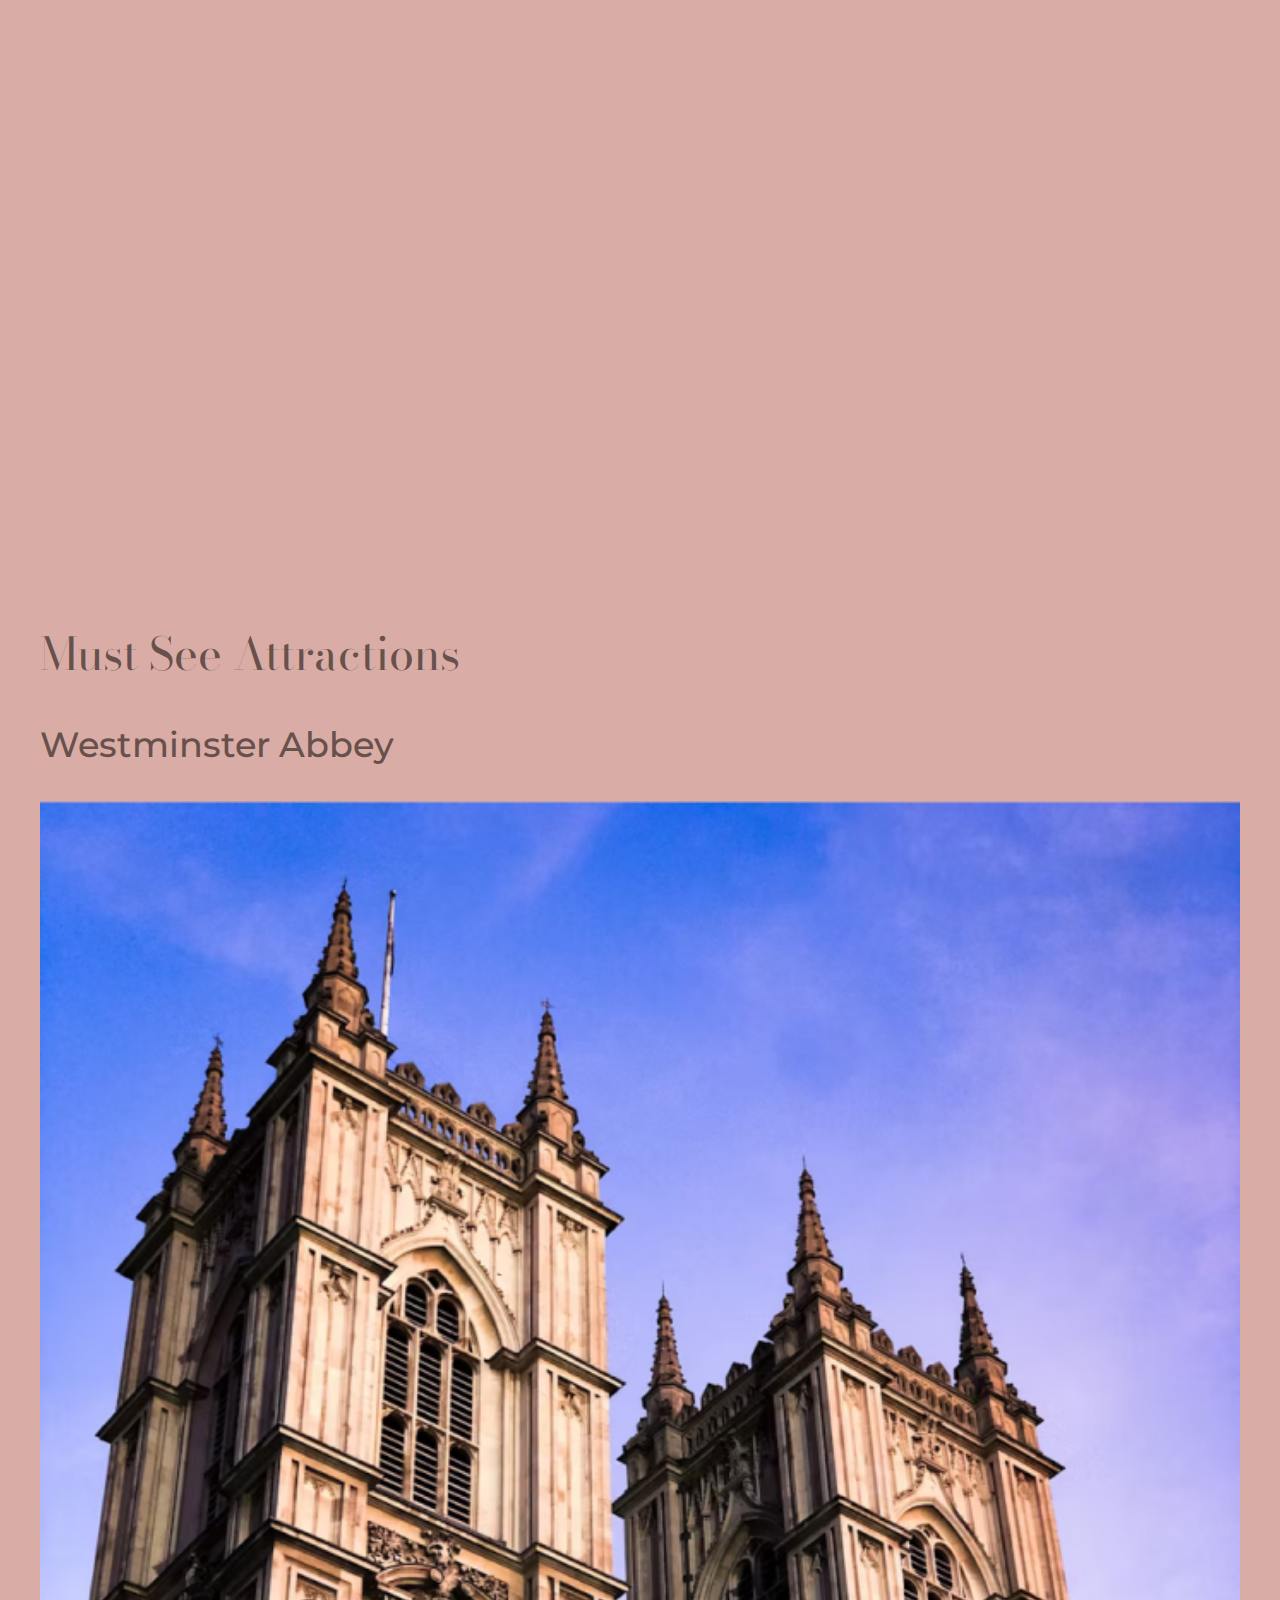
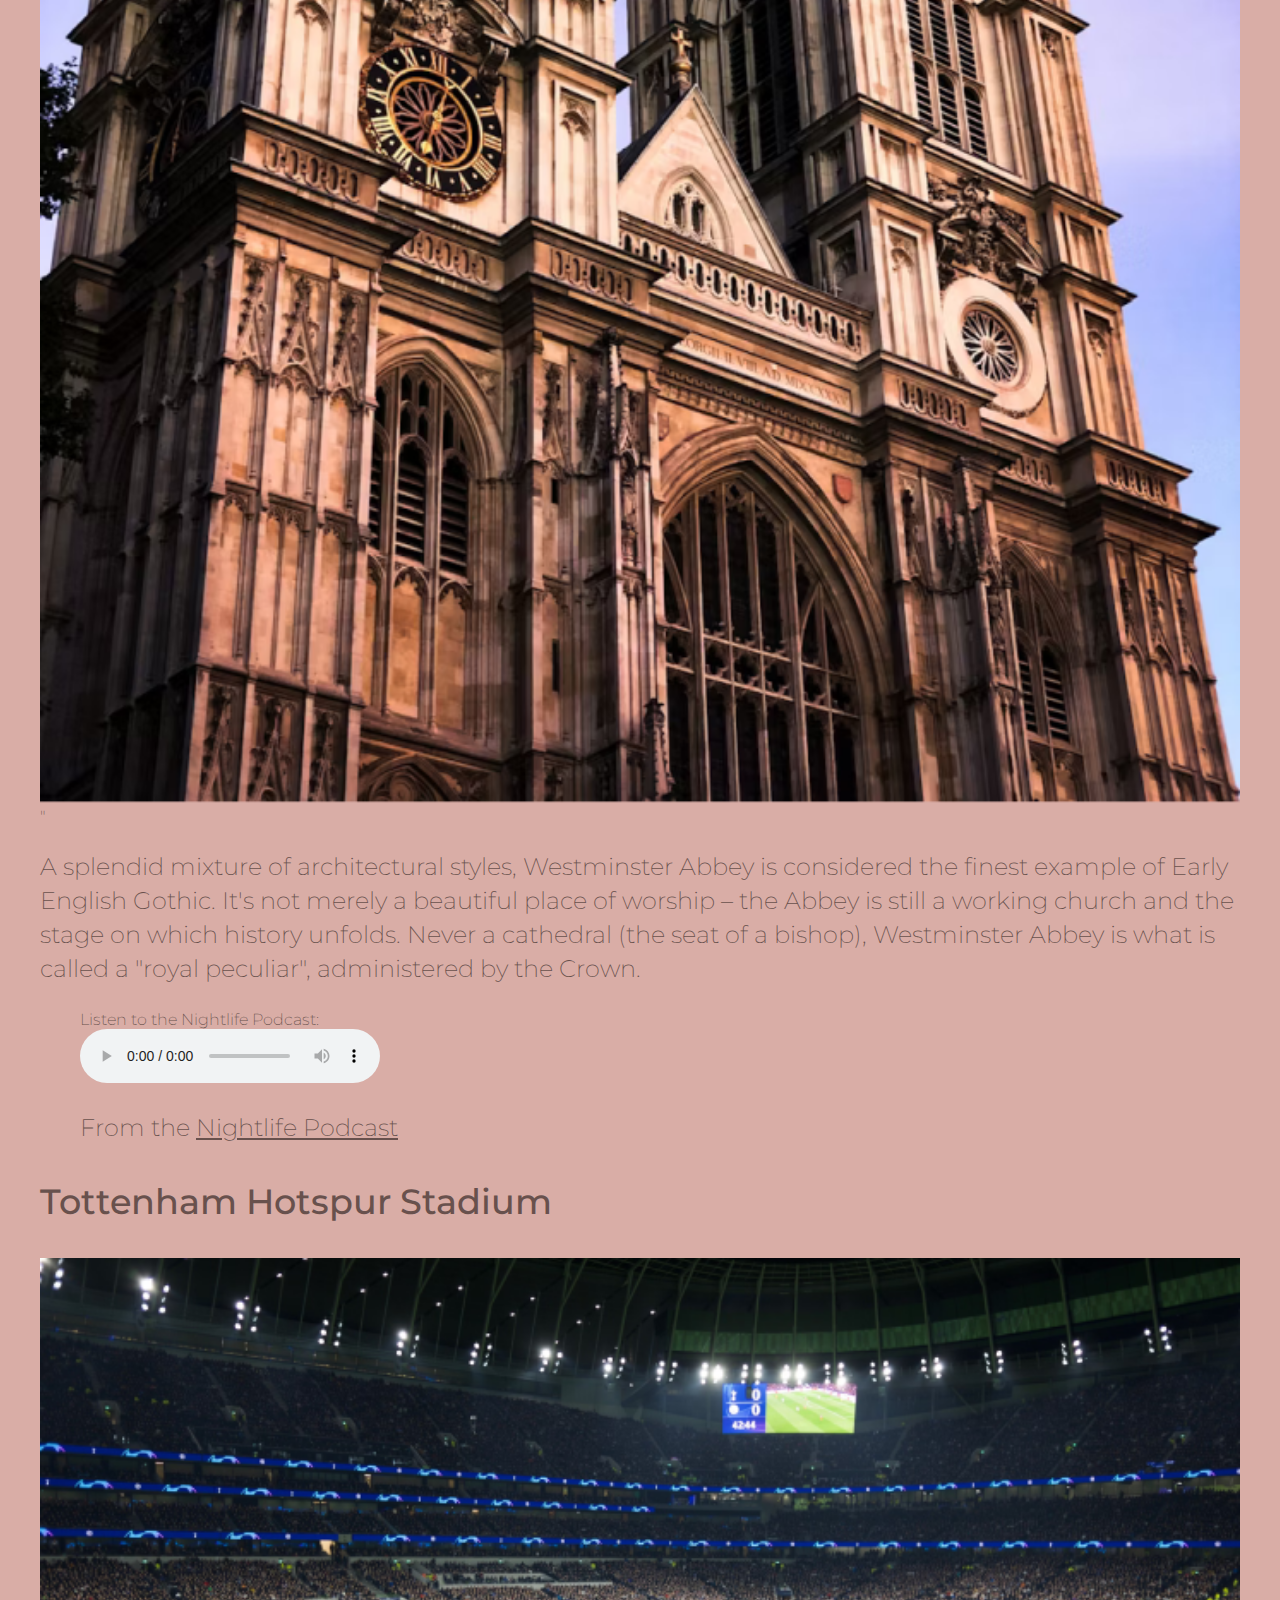
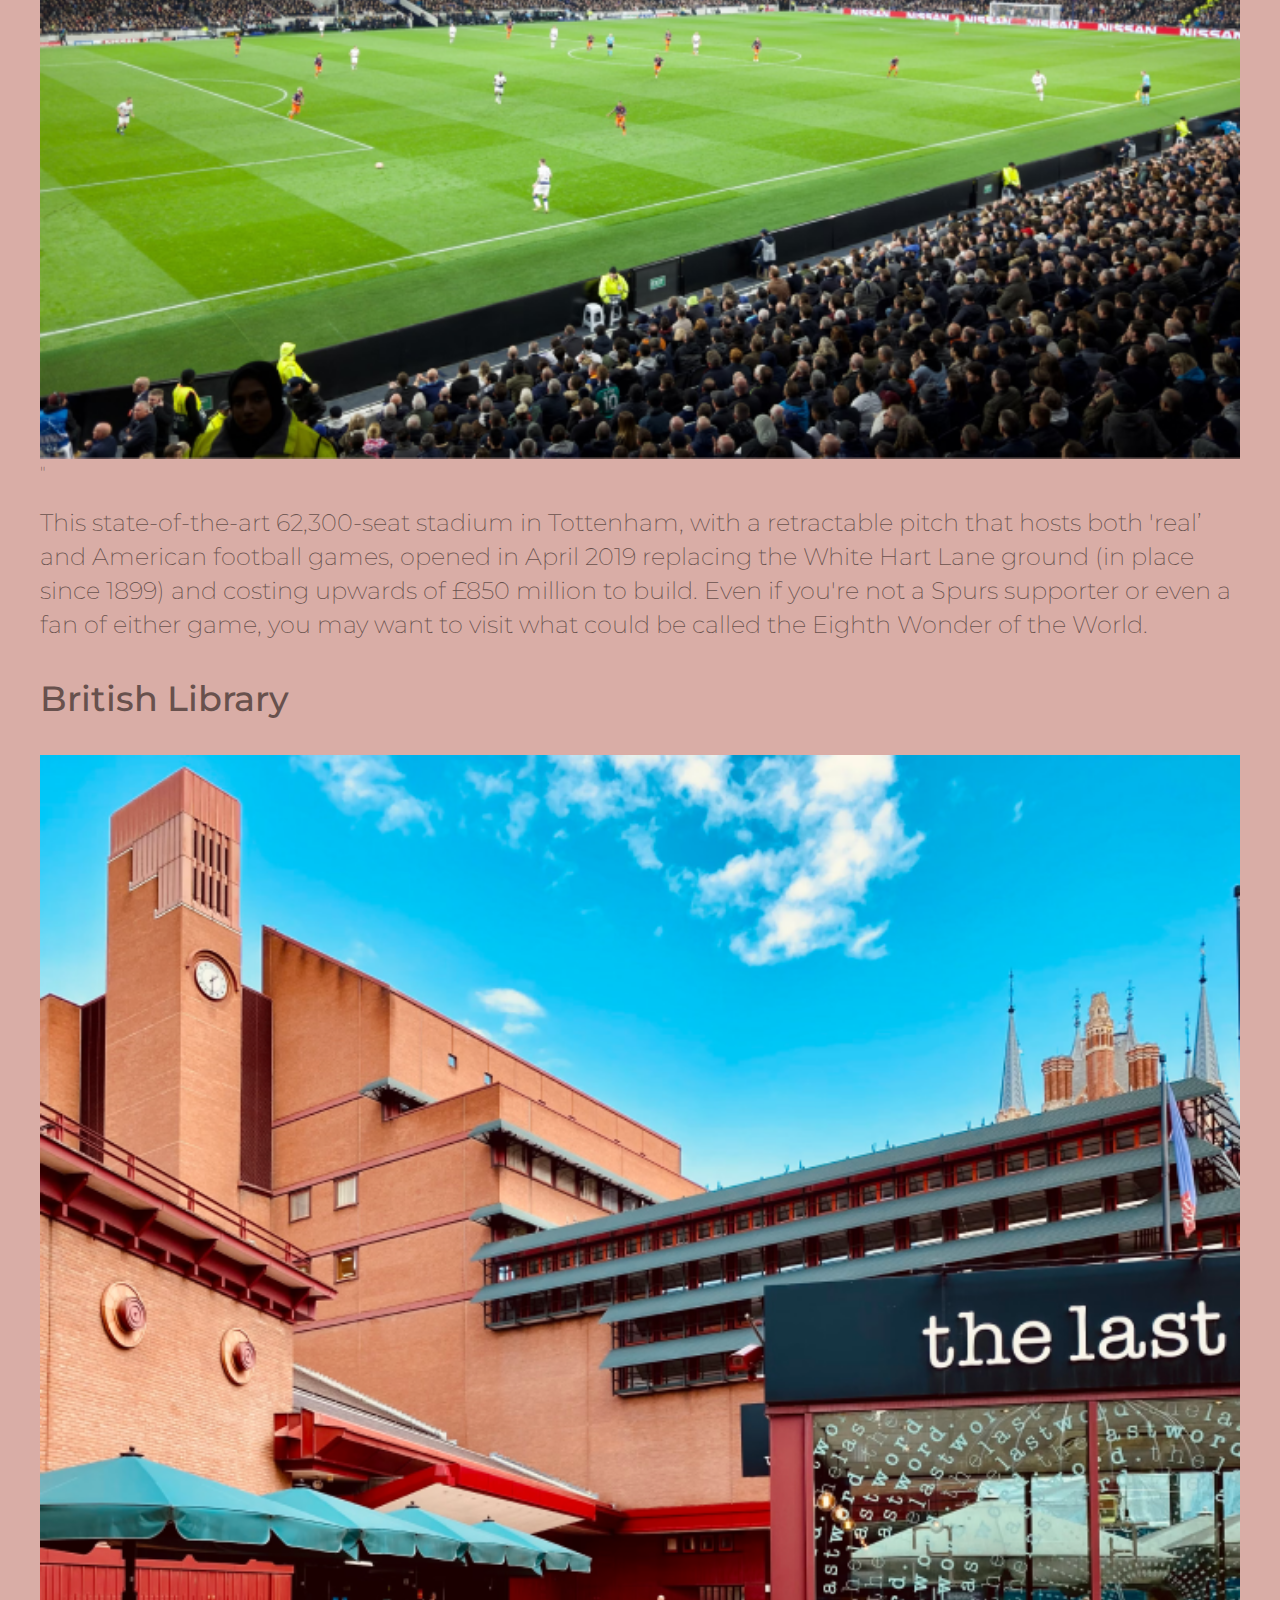
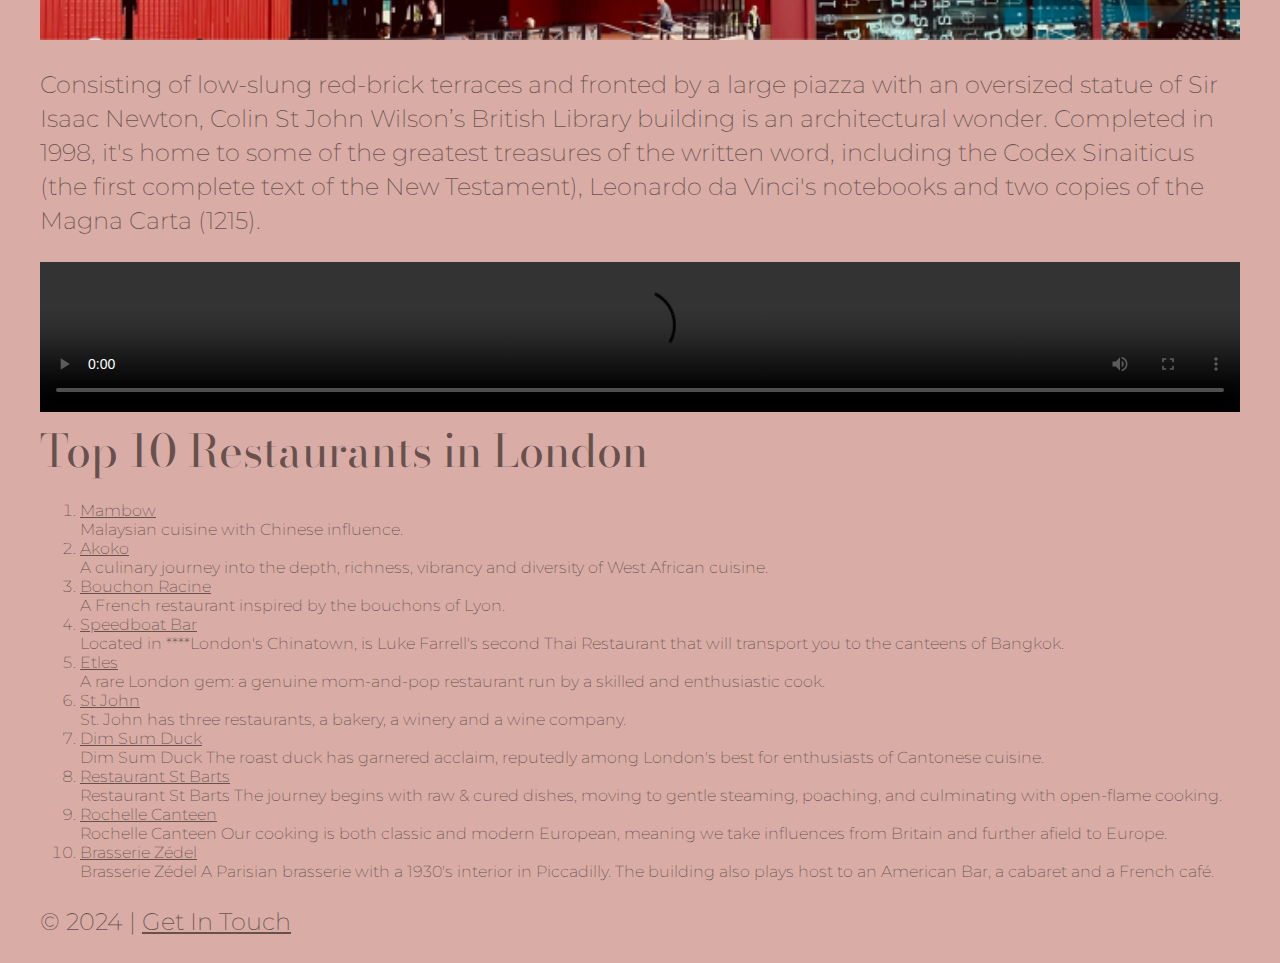
==== commit 4f92c21e: "05: Flexbox and Advanced Layout" ====
--- a/London.html
+++ b/London.html
@@ -5,7 +5,7 @@
         <link rel="stylesheet" href="style.css">
         <link rel="preconnect" href="https://fonts.googleapis.com">
         <link rel="preconnect" href="https://fonts.gstatic.com" crossorigin>
-        <link href="https://fonts.googleapis.com/css2?family=Montserrat:ital,wght@0,207;1,207&display=swap" rel="stylesheet">
+        <link href="https://fonts.googleapis.com/css2?family=Montserrat:ital,wght@0,100..900;1,100..900&display=swap" rel="stylesheet">
         <link href="https://fonts.googleapis.com/css2?family=Bodoni+Moda:ital,opsz,wght@0,6..96,400..900;1,6..96,400..900&family=Montserrat:ital,wght@0,207;1,207&display=swap" rel="stylesheet">
 
     </head>
@@ -21,7 +21,7 @@
         <summary>Where does the name London come from?</summary>
         The name London is believed to derive from the Latin word "Londinium," which was used during Roman times. Some theories suggest it may also come from Celtic words meaning "wild" or "ferocious" and "fortress," reflecting the city's historical significance.
        </details>
-       <iframe width="560" height="315" src="https://www.youtube.com/embed/iwdCKxz9s7w?si=BxZGoH4BOKpkZ5sr" title="YouTube video player" frameborder="0" allow="accelerometer; autoplay; clipboard-write; encrypted-media; gyroscope; picture-in-picture; web-share" referrerpolicy="strict-origin-when-cross-origin" allowfullscreen></iframe>
+       <style>.embed-container { position: relative; padding-bottom: 56.25%; height: 0; overflow: hidden; max-width: 100%; } .embed-container iframe, .embed-container object, .embed-container embed { position: absolute; top: 0; left: 0; width: 100%; height: 100%; }</style><div class='embed-container'><iframe src='https://www.youtube.com/embed/iwdCKxz9s7w' frameborder='0' allowfullscreen></iframe></div>
 
        <section>
         <h2>Must See Attractions</h2>
--- a/style.css
+++ b/style.css
@@ -7,7 +7,7 @@
     color: #68514d;
 }
 .container {
-    max-width: 730px;
+    max-width: 1200px;
     margin-left: auto;
     margin-right: auto;
 }
@@ -18,7 +18,6 @@
 
 a {
     color:#68514d;
-    background-color: #efd9d5;
 }
 
 p{
@@ -41,24 +40,31 @@
     font-optical-sizing: auto;
     font-weight: 300;
     font-style: normal;
+    margin: 0;
 }
 
 h3 {
-    font-size: 40;
+    font-size: 35px;
     font-family: "Montserrat", serif;
     font-optical-sizing: auto;
-    font-weight: 700;
+    font-weight: 512;
     font-style: normal;
 }
 
 .city-wrapper {
     padding: 20px;
-    padding-left: 150px;
     margin-bottom: 50px;
-    background-color: #efd9d5;
-
+    display: flex;
+    flex-direction: row;
+    align-items: center;
+    gap: 30px;
 }
 
-.city-wrapper.london > p {
-    font-size: 20px; 
+
+.city-text {
+    width: 50%;
 }
+
+.city-image {
+    width: 50%;
+}
